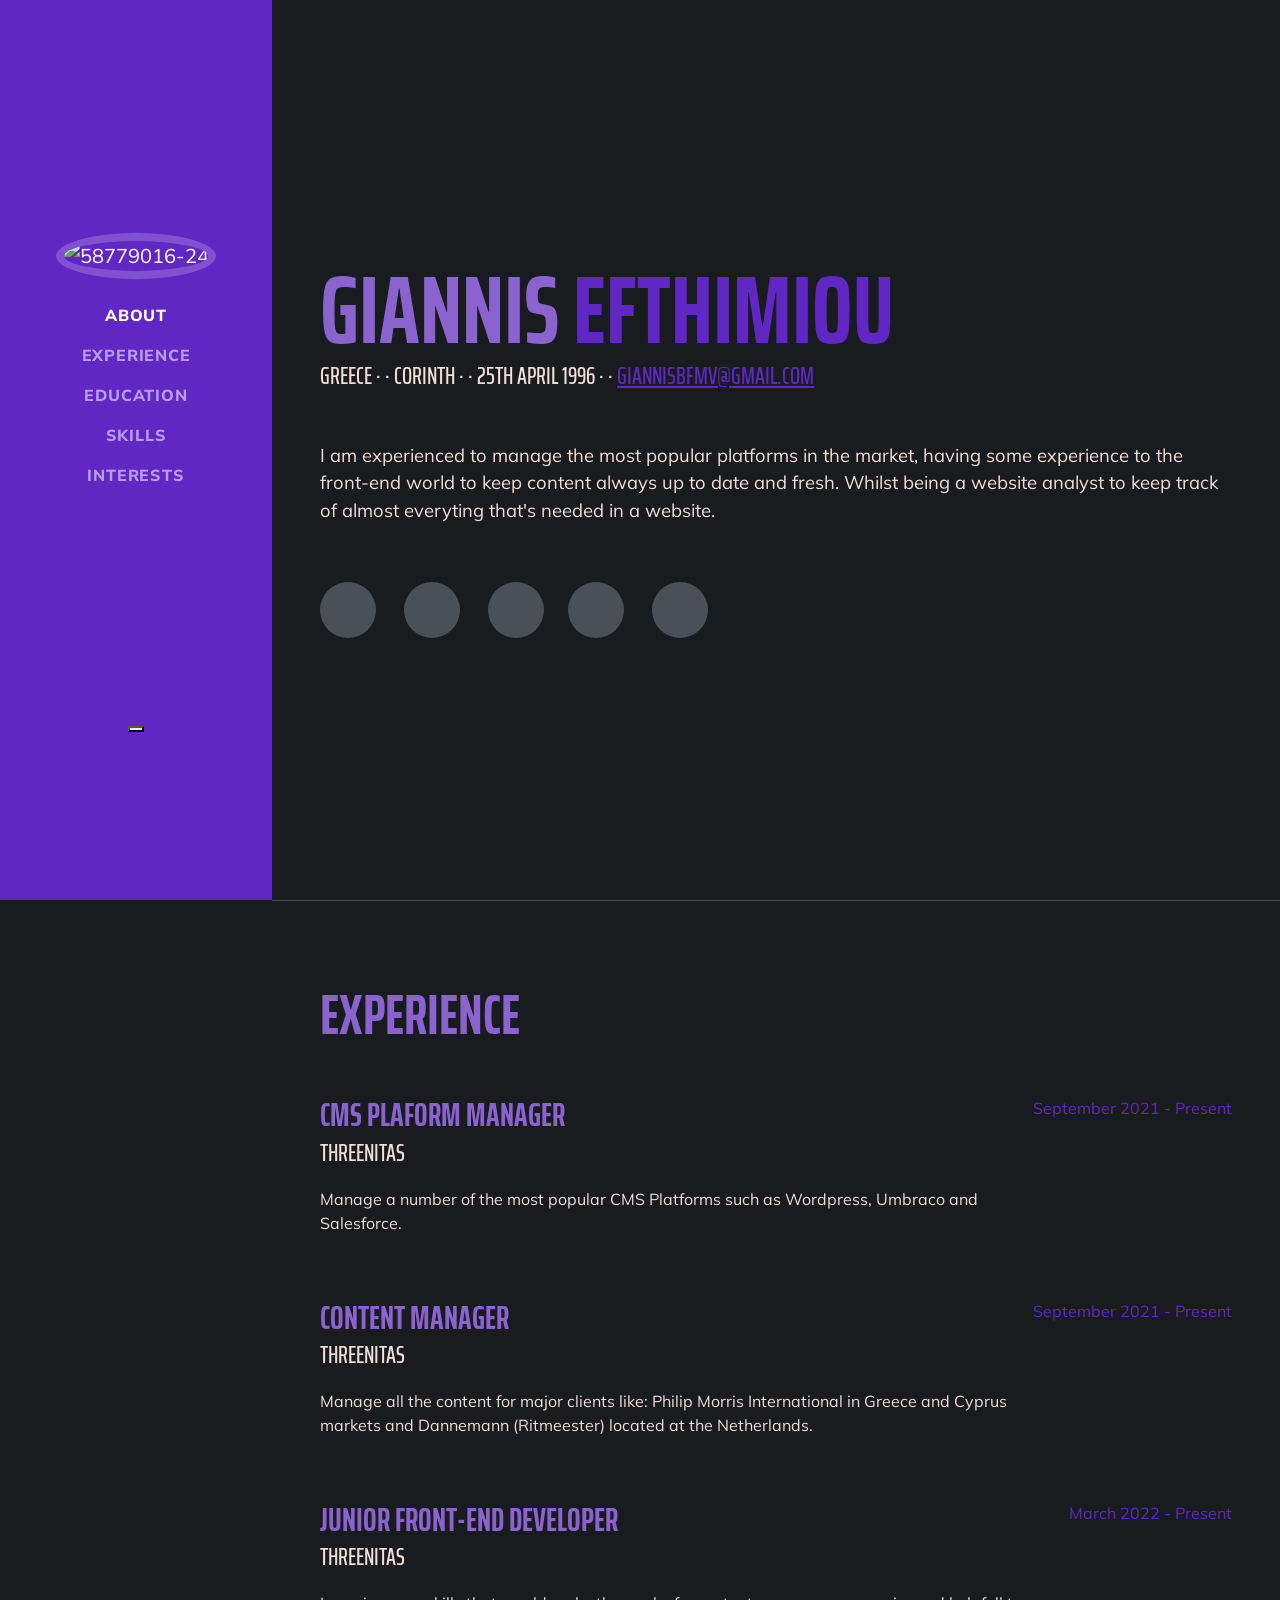
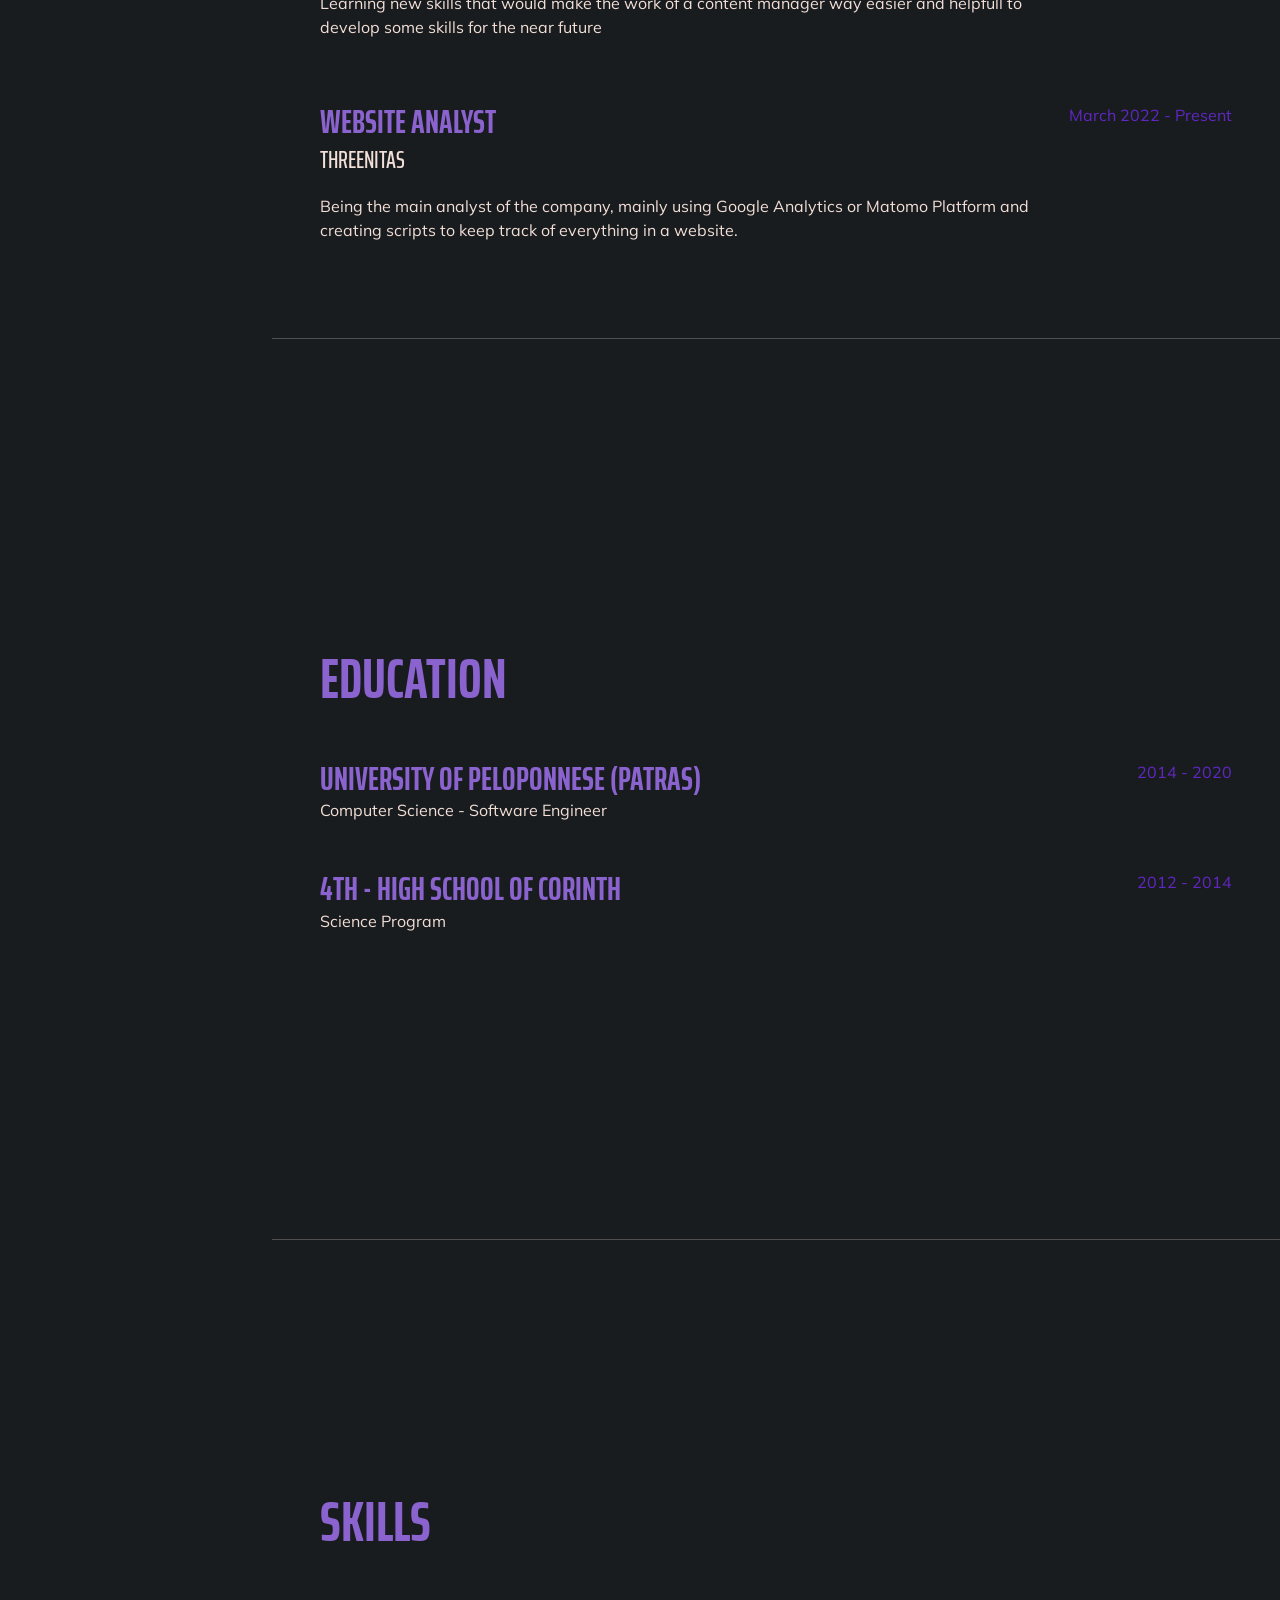
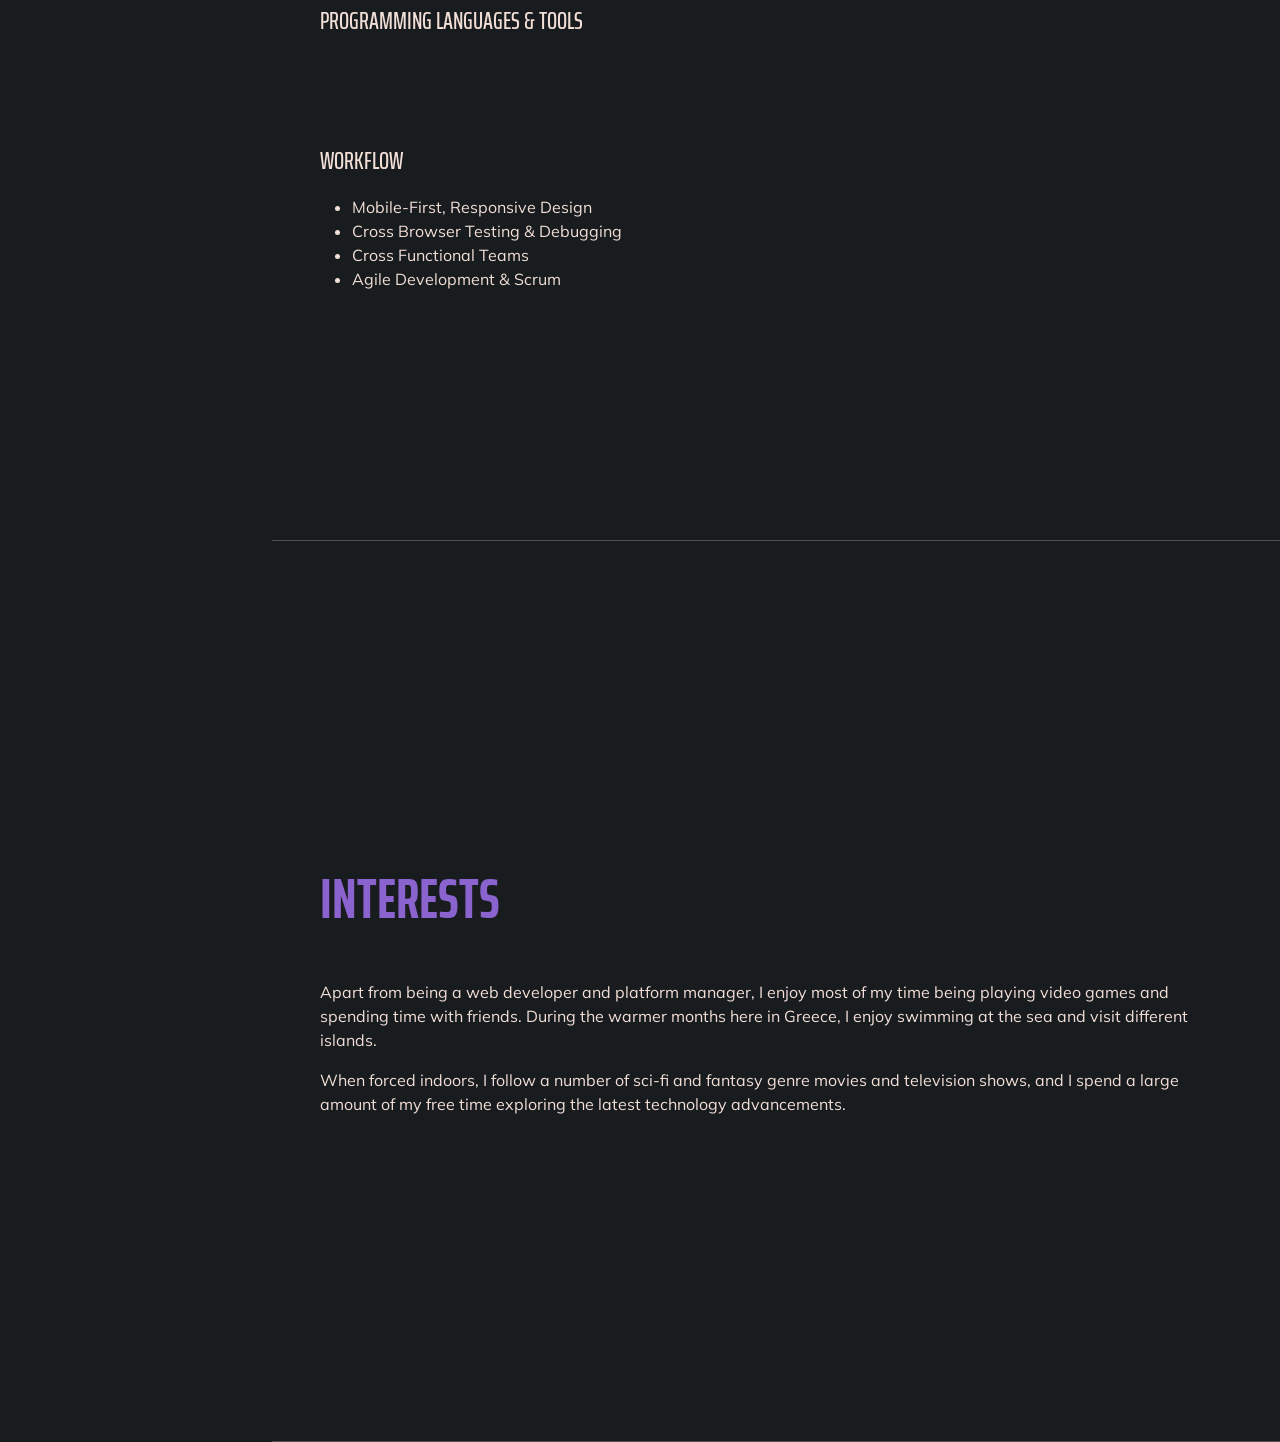
==== index.html @ 5a35aa9c "Update index.html" ====
<!DOCTYPE html>
<html lang="en">
    <head>
        <!-- Google Tag Manager -->
<script>(function(w,d,s,l,i){w[l]=w[l]||[];w[l].push({'gtm.start':
new Date().getTime(),event:'gtm.js'});var f=d.getElementsByTagName(s)[0],
j=d.createElement(s),dl=l!='dataLayer'?'&l='+l:'';j.async=true;j.src=
'https://www.googletagmanager.com/gtm.js?id='+i+dl;f.parentNode.insertBefore(j,f);
})(window,document,'script','dataLayer','GTM-5972KV6');</script>
<!-- End Google Tag Manager -->
        <meta charset="utf-8" />
        <meta name="viewport" content="width=device-width, initial-scale=1, shrink-to-fit=no" />
        <meta name="description" content="" />
        <meta name="author" content="" />
        <title>Resume - Giannis Efthimiou</title>
        <link rel="icon" type="image/x-icon" href="assets/img/favicon.ico" />
        <!-- Font Awesome icons (free version)-->
        <script src="https://use.fontawesome.com/releases/v6.1.0/js/all.js" crossorigin="anonymous"></script>
        <!-- Google fonts-->
        <link href="https://fonts.googleapis.com/css?family=Saira+Extra+Condensed:500,700" rel="stylesheet" type="text/css" />
        <link href="https://fonts.googleapis.com/css?family=Muli:400,400i,800,800i" rel="stylesheet" type="text/css" />
        <script src="https://kit.fontawesome.com/a076d05399.js" crossorigin="anonymous"></script>
        <!-- Core theme CSS (includes Bootstrap)-->
        <link href="css/styles.css" rel="stylesheet" />
    </head>
    <body id="page-top">
        <!-- Google Tag Manager (noscript) -->
<noscript><iframe src="https://www.googletagmanager.com/ns.html?id=GTM-5972KV6"
height="0" width="0" style="display:none;visibility:hidden"></iframe></noscript>
<!-- End Google Tag Manager (noscript) -->
        <div class="ATM" style="display:none;">
            <img src="assets/img/ΑΤΜ_ΚΑΤΑΣΤΗΜΑ_4863.jpg">
        </div>
        <!-- Navigation-->
        <nav class="navbar navbar-expand-lg navbar-dark bg-primary fixed-top" id="sideNav">
            <a class="navbar-brand js-scroll-trigger" href="#page-top">
                <span class="d-block d-lg-none">John Efthimiou</span>
                <span class="d-none d-lg-block">
                    <img class="img-fluid img-profile rounded-circle mx-auto mb-2"  src="https://i.ibb.co/XFNdbcv/58779016-2450191371666330-9029584912050552832-n.jpg" alt="58779016-2450191371666330-9029584912050552832-n" alt="..." />
                </span>
            </a>
            <button class="navbar-toggler" type="button" data-bs-toggle="collapse" data-bs-target="#navbarResponsive" aria-controls="navbarResponsive" aria-expanded="false" aria-label="Toggle navigation"><span class="navbar-toggler-icon"></span></button>
            <div class="collapse navbar-collapse" id="navbarResponsive">
                <ul class="navbar-nav">
                    <li class="nav-item"><a class="nav-link js-scroll-trigger" href="#about">About</a></li>
                    <li class="nav-item"><a class="nav-link js-scroll-trigger" href="#experience">Experience</a></li>
                    <li class="nav-item"><a class="nav-link js-scroll-trigger" href="#education">Education</a></li>
                    <li class="nav-item"><a class="nav-link js-scroll-trigger" href="#skills">Skills</a></li>
                    <li class="nav-item"><a class="nav-link js-scroll-trigger" href="#interests">Interests</a></li>
                </ul>
            </div>
            <a>
                <button class="dark-mode-btn fa-solid fa-moon" onclick="myFunction()"></button>
                
            </a>
        </nav>
        <!-- Page Content-->
        <!-- scroll up btn-->
        <button type="button" id="btn-back-to-top">
            <i class="fas fa-arrow-up"></i>
        </button>
        <!-- scroll up btn-->
        <div class="container-fluid p-0">
            <!-- About-->
            <section class="resume-section" id="about">
                <div class="resume-section-content">
                    <h1 class="mb-0 b">
                        Giannis
                        <span class="text-primary">Efthimiou</span>
                    </h1>
                    <div class="subheading mb-5">
                        <i class="fa-solid fa-location-dot"></i>
                        Greece · · Corinth · ·
                        <i class="fa-solid fa-cake-candles"></i>
                        25th April 1996 · ·
                        <i class="fa-solid fa-envelope"></i>
                        <a href="giannisbfmv@gmail.com"></i>giannisbfmv@gmail.com</a>
                        
                    </div>
                    <p class="lead mb-5">I am experienced to manage the most popular platforms in the market, having some experience to the front-end world to keep content always up to date and fresh. Whilst being a website analyst to keep track of almost everyting that's needed in a website. </p>
                    <div class="social-icons">
                        <!--<a class="social-icon" href="#!"><i class="fab fa-linkedin-in"></i></a> -->
                        <a class="social-icon" href="https://www.linkedin.com/in/john-efthimiou-516103243/"><i class="fa-brands fa-linkedin"></i></a>     
                        <a class="social-icon" href="https://www.facebook.com/giannis.bfmv/"><i class="fab fa-facebook-f"></i></a>                   
                        <a class="social-icon" href="https://www.instagram.com/giannis.bfmv/"><i class="fa-brands fa-instagram"></i>
                        <a class="social-icon" href="https://twitter.com/giannisBFMV"><i class="fab fa-twitter"></i></a>
                        <a class="social-icon" href="https://steamcommunity.com/id/giannisbfmv/"><i class="fa-brands fa-steam-symbol"></i></a>
                    </div>
                </div>
            </section>
            <hr class="m-0" />
            <!-- Experience-->
            <section class="resume-section" id="experience">
                <div class="resume-section-content">
                    <h2 class="mb-5">Experience</h2>
                    <div class="d-flex flex-column flex-md-row justify-content-between mb-5">
                        <div class="flex-grow-1">
                            <h3 class="mb-0">CMS Plaform Manager</h3>
                            <div class="subheading mb-3">Threenitas</div>
                            <p>Manage a number of the most popular CMS Platforms such as Wordpress, Umbraco and Salesforce.</p>
                        </div>
                        <div class="flex-shrink-0"><span class="text-primary">September 2021 - Present</span></div>
                    </div>
                    <div class="d-flex flex-column flex-md-row justify-content-between mb-5">
                        <div class="flex-grow-1">
                            <h3 class="mb-0">Content Manager</h3>
                            <div class="subheading mb-3">Threenitas</div>
                            <p>Manage all the content for major clients like: Philip Morris International in Greece and Cyprus markets and Dannemann (Ritmeester) located at the Netherlands.</p>
                        </div>
                        <div class="flex-shrink-0"><span class="text-primary">September 2021 - Present</span></div>
                    </div>
                    <div class="d-flex flex-column flex-md-row justify-content-between mb-5">
                        <div class="flex-grow-1">
                            <h3 class="mb-0">Junior Front-end Developer</h3>
                            <div class="subheading mb-3">Threenitas</div>
                            <p>Learning new skills that would make the work of a content manager way easier and helpfull to develop some skills for the near future</p>
                        </div>
                        <div class="flex-shrink-0"><span class="text-primary">March 2022 - Present</span></div>
                    </div>
                    <div class="d-flex flex-column flex-md-row justify-content-between">
                        <div class="flex-grow-1">
                            <h3 class="mb-0">Website Analyst</h3>
                            <div class="subheading mb-3">Threenitas</div>
                            <p>Being the main analyst of the company, mainly using Google Analytics or Matomo Platform and creating scripts to keep track of everything in a website.</p>
                        </div>
                        <div class="flex-shrink-0"><span class="text-primary">March 2022 - Present</span></div>
                    </div>
                </div>
            </section>
            <hr class="m-0" />
            <!-- Education-->
            <section class="resume-section" id="education">
                <div class="resume-section-content">
                    <h2 class="mb-5">Education</h2>
                    <div class="d-flex flex-column flex-md-row justify-content-between mb-5">
                        <div class="flex-grow-1">
                            <h3 class="mb-0">University of Peloponnese (Patras)</h3>
                            <div>Computer Science - Software Engineer</div>
                            
                        </div>
                        <div class="flex-shrink-0"><span class="text-primary">2014 - 2020</span></div>
                    </div>
                    <div class="d-flex flex-column flex-md-row justify-content-between">
                        <div class="flex-grow-1">
                            <h3 class="mb-0">4th - High School of Corinth</h3>
                            <div>Science Program</div>
                        </div>
                        <div class="flex-shrink-0"><span class="text-primary">2012 - 2014</span></div>
                    </div>
                </div>
            </section>
            <hr class="m-0" />
            <!-- Skills-->
            <section class="resume-section" id="skills">
                <div class="resume-section-content">
                    <h2 class="mb-5">Skills</h2>
                    <div class="subheading mb-3">Programming Languages & Tools</div>
                    <ul class="list-inline dev-icons">
                        <li class="list-inline-item"><i class="fab fa-html5"></i></li>
                        <li class="list-inline-item"><i class="fab fa-css3-alt"></i></li>
                        <li class="list-inline-item"><i class="fab fa-js-square"></i></li>
                        <li class="list-inline-item"><i class="fab fa-salesforce"></i></li>
                        <li class="list-inline-item"><i class="fa-solid fa-chart-simple"></i></li>
                        <li class="list-inline-item"><i class="fab fa-wordpress"></i></li>
                        <li class="list-inline-item"><i class="fab fa-umbraco"></i></li>
                        <li class="list-inline-item"><i class="fa-sharp fa-solid fa-building"></i></li>
                        
                        
                    </ul>
                    <div class="subheading mb-3">Workflow</div>
                    <ul class="fa-ul mb-0">
                        <li>
                            <span class="fa-li"><i class="fas fa-check"></i></span>
                            Mobile-First, Responsive Design
                        </li>
                        <li>
                            <span class="fa-li"><i class="fas fa-check"></i></span>
                            Cross Browser Testing & Debugging
                        </li>
                        <li>
                            <span class="fa-li"><i class="fas fa-check"></i></span>
                            Cross Functional Teams
                        </li>
                        <li>
                            <span class="fa-li"><i class="fas fa-check"></i></span>
                            Agile Development & Scrum
                        </li>
                    </ul>
                </div>
            </section>
            <hr class="m-0" />
            <!-- Interests-->
            <section class="resume-section" id="interests">
                <div class="resume-section-content">
                    <h2 class="mb-5">Interests</h2>
                         <div class="resume-section-icons">
                            <ul class="list-inline dev-icons">                            
                             <i class="fa-solid fa-gamepad"></i>
                             <i class="fa-solid fa-person-swimming"></i>
                             <i class="fa-solid fa-tv"></i>
                              <i class="fa-solid fa-microchip"></i>
                            </ul>
                         </div>
                    <p>Apart from being a web developer and platform manager, I enjoy most of my time being playing video games and spending time with friends. During the warmer months here in Greece, I enjoy swimming at the sea and visit different islands.</p>
                    <p class="mb-0">When forced indoors, I follow a number of sci-fi and fantasy genre movies and television shows, and I spend a large amount of my free time exploring the latest technology advancements.</p>
                </div>
            </section>
            <hr class="m-0" />
           
        <!-- Bootstrap core JS-->
        <script src="https://cdn.jsdelivr.net/npm/bootstrap@5.1.3/dist/js/bootstrap.bundle.min.js"></script>
        <!-- Core theme JS-->
        <script src="js/scripts.js"></script>
        <!--toggle dark mode-->
        <script>
            function myFunction() {
               var element = document.body;
               element.classList.toggle("dark-mode");
            }
            </script>
    </body>
</html>
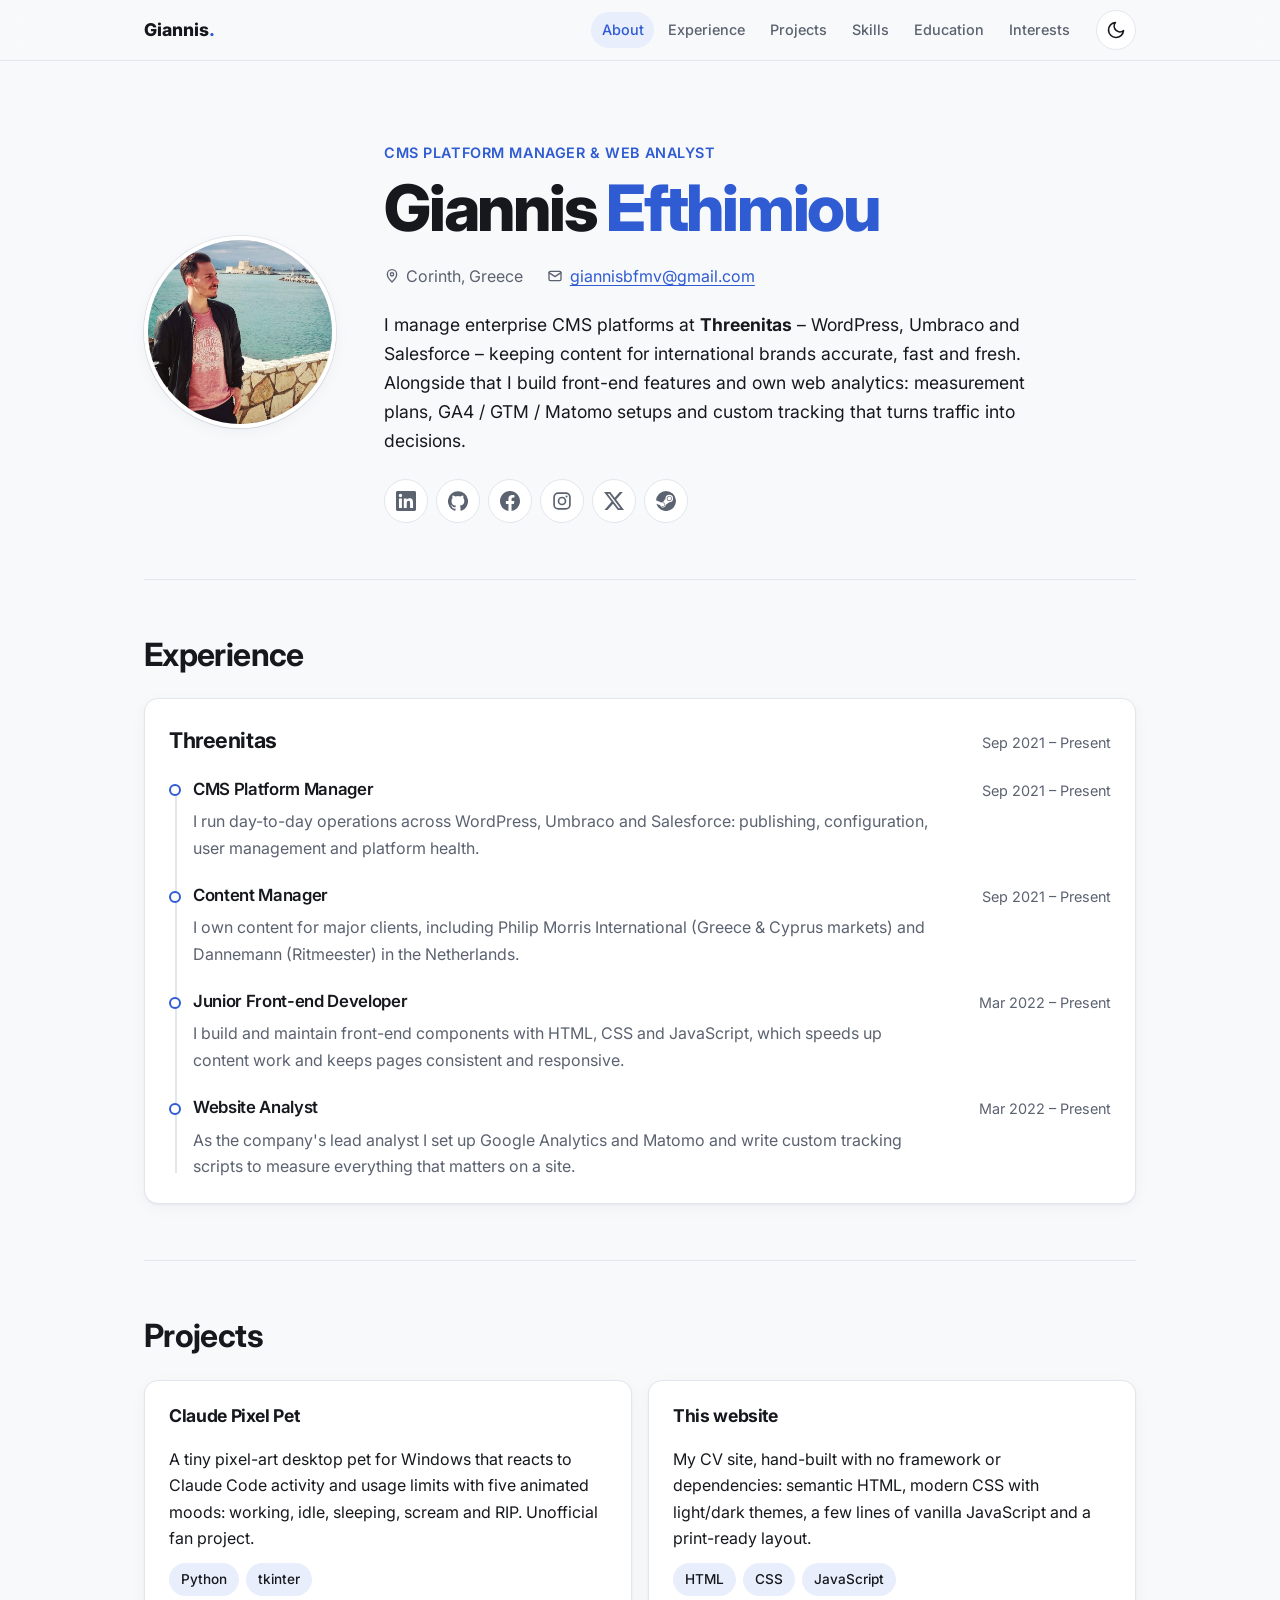
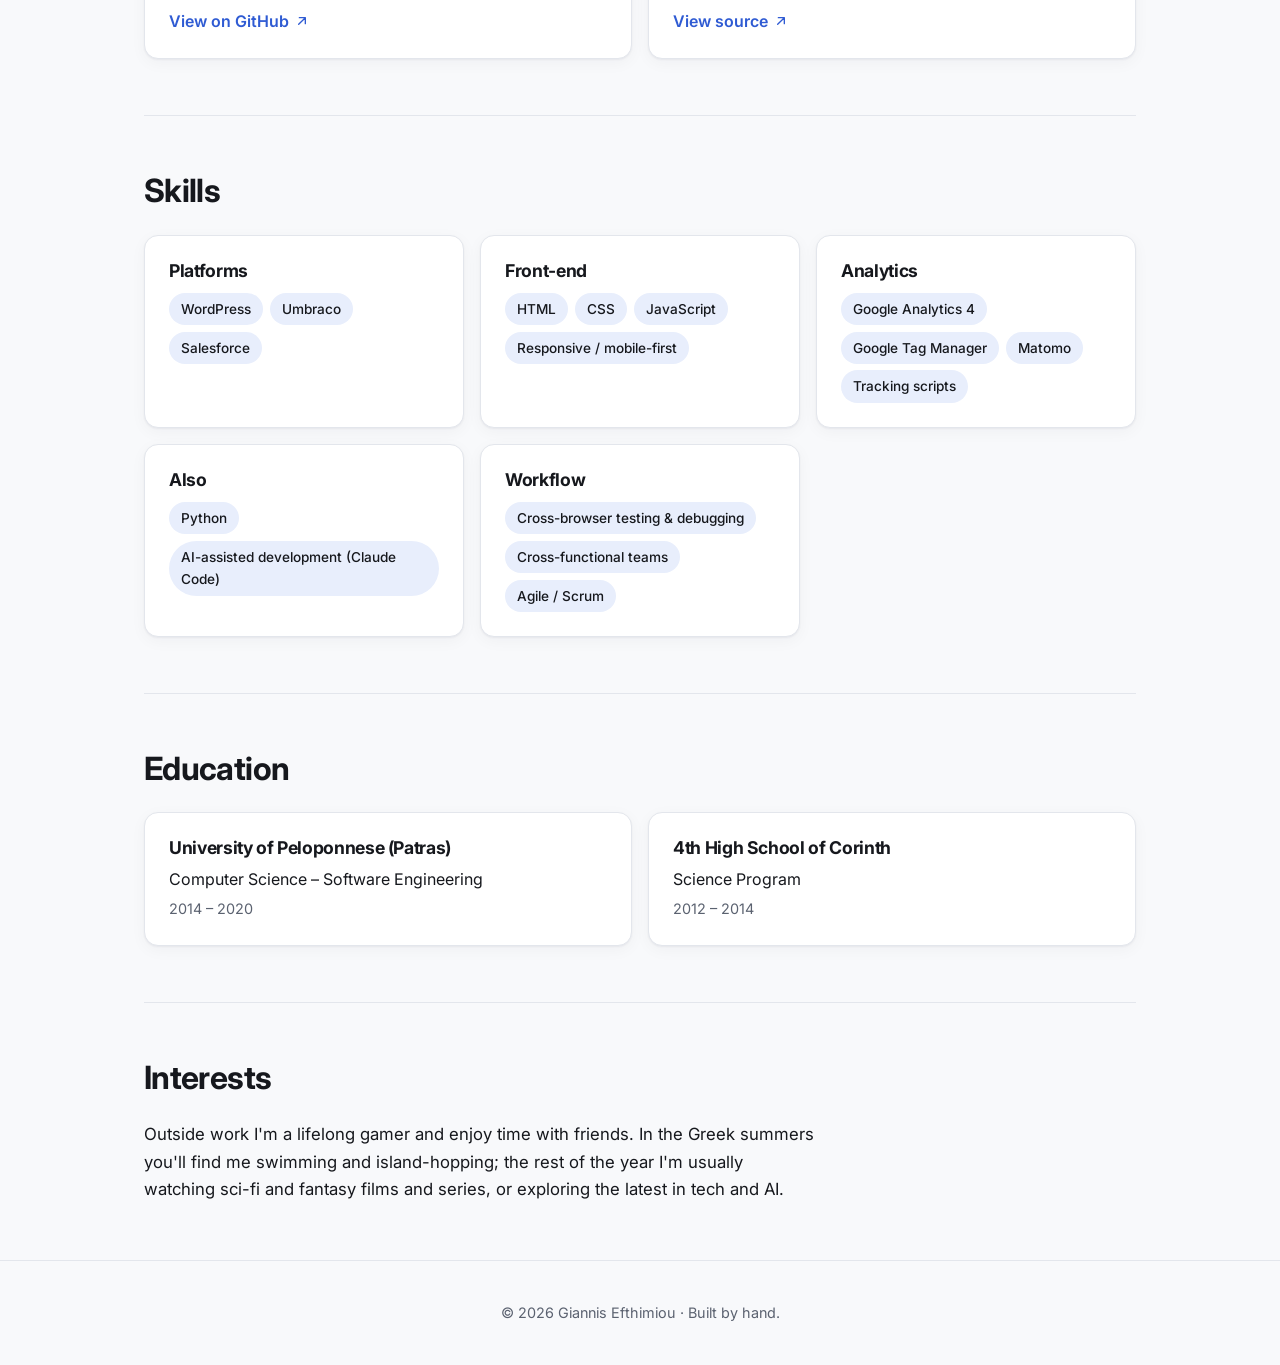
==== commit 1c2cf8d0: "Rebuild CV site with modern, dependency-free design Replace Bootstrap resume theme with hand-written" ====
--- a/index.html
+++ b/index.html
@@ -1,222 +1,228 @@
 <!DOCTYPE html>
 <html lang="en">
-    <head>
-        <!-- Google Tag Manager -->
+<head>
+<!-- Google Tag Manager -->
 <script>(function(w,d,s,l,i){w[l]=w[l]||[];w[l].push({'gtm.start':
 new Date().getTime(),event:'gtm.js'});var f=d.getElementsByTagName(s)[0],
 j=d.createElement(s),dl=l!='dataLayer'?'&l='+l:'';j.async=true;j.src=
 'https://www.googletagmanager.com/gtm.js?id='+i+dl;f.parentNode.insertBefore(j,f);
 })(window,document,'script','dataLayer','GTM-5972KV6');</script>
 <!-- End Google Tag Manager -->
-        <meta charset="utf-8" />
-        <meta name="viewport" content="width=device-width, initial-scale=1, shrink-to-fit=no" />
-        <meta name="description" content="" />
-        <meta name="author" content="" />
-        <title>Resume - Giannis Efthimiou</title>
-        <link rel="icon" type="image/x-icon" href="assets/img/favicon.ico" />
-        <!-- Font Awesome icons (free version)-->
-        <script src="https://use.fontawesome.com/releases/v6.1.0/js/all.js" crossorigin="anonymous"></script>
-        <!-- Google fonts-->
-        <link href="https://fonts.googleapis.com/css?family=Saira+Extra+Condensed:500,700" rel="stylesheet" type="text/css" />
-        <link href="https://fonts.googleapis.com/css?family=Muli:400,400i,800,800i" rel="stylesheet" type="text/css" />
-        <script src="https://kit.fontawesome.com/a076d05399.js" crossorigin="anonymous"></script>
-        <!-- Core theme CSS (includes Bootstrap)-->
-        <link href="css/styles.css" rel="stylesheet" />
-    </head>
-    <body id="page-top">
-        <!-- Google Tag Manager (noscript) -->
+<!-- Google tag (gtag.js) -->
+<script async src="https://www.googletagmanager.com/gtag/js?id=G-F8QJ674Y3Q"></script>
+<script>
+  window.dataLayer = window.dataLayer || [];
+  function gtag(){dataLayer.push(arguments);}
+  gtag('js', new Date());
+
+  gtag('config', 'G-F8QJ674Y3Q');
+</script>
+  <meta charset="utf-8">
+  <meta name="viewport" content="width=device-width, initial-scale=1">
+  <title>Giannis Efthimiou – CMS Platform Manager &amp; Web Analyst</title>
+  <meta name="description" content="Giannis Efthimiou – CMS Platform Manager and Web Analyst at Threenitas in Corinth, Greece. WordPress, Umbraco, Salesforce, Google Analytics 4, GTM and Matomo.">
+  <meta name="author" content="Giannis Efthimiou">
+  <link rel="canonical" href="https://giannisbfmv.github.io/">
+  <meta name="theme-color" content="#f8f9fb" media="(prefers-color-scheme: light)">
+  <meta name="theme-color" content="#0f1115" media="(prefers-color-scheme: dark)">
+  <meta name="color-scheme" content="light dark">
+
+  <meta property="og:type" content="profile">
+  <meta property="og:title" content="Giannis Efthimiou – CMS Platform Manager &amp; Web Analyst">
+  <meta property="og:description" content="CMS Platform Manager and Web Analyst at Threenitas. WordPress, Umbraco, Salesforce, GA4, GTM, Matomo.">
+  <meta property="og:url" content="https://giannisbfmv.github.io/">
+  <meta property="og:image" content="https://giannisbfmv.github.io/assets/img/profile_pic.jpg">
+  <meta property="og:image:alt" content="Portrait of Giannis Efthimiou">
+  <meta property="profile:first_name" content="Giannis">
+  <meta property="profile:last_name" content="Efthimiou">
+  <meta name="twitter:card" content="summary">
+  <meta name="twitter:site" content="@giannisBFMV">
+  <meta name="twitter:title" content="Giannis Efthimiou – CMS Platform Manager &amp; Web Analyst">
+  <meta name="twitter:description" content="CMS Platform Manager and Web Analyst at Threenitas.">
+  <meta name="twitter:image" content="https://giannisbfmv.github.io/assets/img/profile_pic.jpg">
+
+  <link rel="icon" type="image/x-icon" href="assets/img/favicon.ico">
+  <link rel="preconnect" href="https://fonts.googleapis.com">
+  <link rel="preconnect" href="https://fonts.gstatic.com" crossorigin>
+  <link rel="stylesheet" href="https://fonts.googleapis.com/css2?family=Inter:wght@400;500;600;700;800&amp;display=swap">
+  <link rel="stylesheet" href="css/styles.css">
+
+  <!-- Apply saved theme before first paint to avoid a flash -->
+  <script>try{var t=localStorage.getItem('theme');if(t)document.documentElement.dataset.theme=t}catch(e){}</script>
+
+  <script type="application/ld+json">
+  {
+    "@context": "https://schema.org",
+    "@type": "Person",
+    "name": "Giannis Efthimiou",
+    "url": "https://giannisbfmv.github.io/",
+    "image": "https://giannisbfmv.github.io/assets/img/profile_pic.jpg",
+    "jobTitle": "CMS Platform Manager & Web Analyst",
+    "worksFor": { "@type": "Organization", "name": "Threenitas" },
+    "alumniOf": { "@type": "CollegeOrUniversity", "name": "University of Peloponnese" },
+    "address": { "@type": "PostalAddress", "addressLocality": "Corinth", "addressCountry": "GR" },
+    "knowsAbout": ["WordPress", "Umbraco", "Salesforce", "Google Analytics 4", "Google Tag Manager", "Matomo", "Front-end development"],
+    "sameAs": [
+      "https://www.linkedin.com/in/john-efthimiou-516103243/",
+      "https://github.com/giannisBFMV",
+      "https://www.facebook.com/giannis.bfmv/",
+      "https://www.instagram.com/giannis.bfmv/",
+      "https://twitter.com/giannisBFMV",
+      "https://steamcommunity.com/id/giannisbfmv/"
+    ]
+  }
+  </script>
+</head>
+<body>
+<!-- Google Tag Manager (noscript) -->
 <noscript><iframe src="https://www.googletagmanager.com/ns.html?id=GTM-5972KV6"
 height="0" width="0" style="display:none;visibility:hidden"></iframe></noscript>
 <!-- End Google Tag Manager (noscript) -->
-        <div class="ATM" style="display:none;">
-            <img src="assets/img/ΑΤΜ_ΚΑΤΑΣΤΗΜΑ_4863.jpg">
-        </div>
-        <!-- Navigation-->
-        <nav class="navbar navbar-expand-lg navbar-dark bg-primary fixed-top" id="sideNav">
-            <a class="navbar-brand js-scroll-trigger" href="#page-top">
-                <span class="d-block d-lg-none">John Efthimiou</span>
-                <span class="d-none d-lg-block">
-                    <img class="img-fluid img-profile rounded-circle mx-auto mb-2"  src="https://i.ibb.co/XFNdbcv/58779016-2450191371666330-9029584912050552832-n.jpg" alt="58779016-2450191371666330-9029584912050552832-n" alt="..." />
-                </span>
-            </a>
-            <button class="navbar-toggler" type="button" data-bs-toggle="collapse" data-bs-target="#navbarResponsive" aria-controls="navbarResponsive" aria-expanded="false" aria-label="Toggle navigation"><span class="navbar-toggler-icon"></span></button>
-            <div class="collapse navbar-collapse" id="navbarResponsive">
-                <ul class="navbar-nav">
-                    <li class="nav-item"><a class="nav-link js-scroll-trigger" href="#about">About</a></li>
-                    <li class="nav-item"><a class="nav-link js-scroll-trigger" href="#experience">Experience</a></li>
-                    <li class="nav-item"><a class="nav-link js-scroll-trigger" href="#education">Education</a></li>
-                    <li class="nav-item"><a class="nav-link js-scroll-trigger" href="#skills">Skills</a></li>
-                    <li class="nav-item"><a class="nav-link js-scroll-trigger" href="#interests">Interests</a></li>
-                </ul>
-            </div>
-            <a>
-                <button class="dark-mode-btn fa-solid fa-moon" onclick="myFunction()"></button>
-                
-            </a>
-        </nav>
-        <!-- Page Content-->
-        <!-- scroll up btn-->
-        <button type="button" id="btn-back-to-top">
-            <i class="fas fa-arrow-up"></i>
-        </button>
-        <!-- scroll up btn-->
-        <div class="container-fluid p-0">
-            <!-- About-->
-            <section class="resume-section" id="about">
-                <div class="resume-section-content">
-                    <h1 class="mb-0 b">
-                        Giannis
-                        <span class="text-primary">Efthimiou</span>
-                    </h1>
-                    <div class="subheading mb-5">
-                        <i class="fa-solid fa-location-dot"></i>
-                        Greece · · Corinth · ·
-                        <i class="fa-solid fa-cake-candles"></i>
-                        25th April 1996 · ·
-                        <i class="fa-solid fa-envelope"></i>
-                        <a href="giannisbfmv@gmail.com"></i>giannisbfmv@gmail.com</a>
-                        
-                    </div>
-                    <p class="lead mb-5">I am experienced to manage the most popular platforms in the market, having some experience to the front-end world to keep content always up to date and fresh. Whilst being a website analyst to keep track of almost everyting that's needed in a website. </p>
-                    <div class="social-icons">
-                        <!--<a class="social-icon" href="#!"><i class="fab fa-linkedin-in"></i></a> -->
-                        <a class="social-icon" href="https://www.linkedin.com/in/john-efthimiou-516103243/"><i class="fa-brands fa-linkedin"></i></a>     
-                        <a class="social-icon" href="https://www.facebook.com/giannis.bfmv/"><i class="fab fa-facebook-f"></i></a>                   
-                        <a class="social-icon" href="https://www.instagram.com/giannis.bfmv/"><i class="fa-brands fa-instagram"></i>
-                        <a class="social-icon" href="https://twitter.com/giannisBFMV"><i class="fab fa-twitter"></i></a>
-                        <a class="social-icon" href="https://steamcommunity.com/id/giannisbfmv/"><i class="fa-brands fa-steam-symbol"></i></a>
-                    </div>
-                </div>
-            </section>
-            <hr class="m-0" />
-            <!-- Experience-->
-            <section class="resume-section" id="experience">
-                <div class="resume-section-content">
-                    <h2 class="mb-5">Experience</h2>
-                    <div class="d-flex flex-column flex-md-row justify-content-between mb-5">
-                        <div class="flex-grow-1">
-                            <h3 class="mb-0">CMS Plaform Manager</h3>
-                            <div class="subheading mb-3">Threenitas</div>
-                            <p>Manage a number of the most popular CMS Platforms such as Wordpress, Umbraco and Salesforce.</p>
-                        </div>
-                        <div class="flex-shrink-0"><span class="text-primary">September 2021 - Present</span></div>
-                    </div>
-                    <div class="d-flex flex-column flex-md-row justify-content-between mb-5">
-                        <div class="flex-grow-1">
-                            <h3 class="mb-0">Content Manager</h3>
-                            <div class="subheading mb-3">Threenitas</div>
-                            <p>Manage all the content for major clients like: Philip Morris International in Greece and Cyprus markets and Dannemann (Ritmeester) located at the Netherlands.</p>
-                        </div>
-                        <div class="flex-shrink-0"><span class="text-primary">September 2021 - Present</span></div>
-                    </div>
-                    <div class="d-flex flex-column flex-md-row justify-content-between mb-5">
-                        <div class="flex-grow-1">
-                            <h3 class="mb-0">Junior Front-end Developer</h3>
-                            <div class="subheading mb-3">Threenitas</div>
-                            <p>Learning new skills that would make the work of a content manager way easier and helpfull to develop some skills for the near future</p>
-                        </div>
-                        <div class="flex-shrink-0"><span class="text-primary">March 2022 - Present</span></div>
-                    </div>
-                    <div class="d-flex flex-column flex-md-row justify-content-between">
-                        <div class="flex-grow-1">
-                            <h3 class="mb-0">Website Analyst</h3>
-                            <div class="subheading mb-3">Threenitas</div>
-                            <p>Being the main analyst of the company, mainly using Google Analytics or Matomo Platform and creating scripts to keep track of everything in a website.</p>
-                        </div>
-                        <div class="flex-shrink-0"><span class="text-primary">March 2022 - Present</span></div>
-                    </div>
-                </div>
-            </section>
-            <hr class="m-0" />
-            <!-- Education-->
-            <section class="resume-section" id="education">
-                <div class="resume-section-content">
-                    <h2 class="mb-5">Education</h2>
-                    <div class="d-flex flex-column flex-md-row justify-content-between mb-5">
-                        <div class="flex-grow-1">
-                            <h3 class="mb-0">University of Peloponnese (Patras)</h3>
-                            <div>Computer Science - Software Engineer</div>
-                            
-                        </div>
-                        <div class="flex-shrink-0"><span class="text-primary">2014 - 2020</span></div>
-                    </div>
-                    <div class="d-flex flex-column flex-md-row justify-content-between">
-                        <div class="flex-grow-1">
-                            <h3 class="mb-0">4th - High School of Corinth</h3>
-                            <div>Science Program</div>
-                        </div>
-                        <div class="flex-shrink-0"><span class="text-primary">2012 - 2014</span></div>
-                    </div>
-                </div>
-            </section>
-            <hr class="m-0" />
-            <!-- Skills-->
-            <section class="resume-section" id="skills">
-                <div class="resume-section-content">
-                    <h2 class="mb-5">Skills</h2>
-                    <div class="subheading mb-3">Programming Languages & Tools</div>
-                    <ul class="list-inline dev-icons">
-                        <li class="list-inline-item"><i class="fab fa-html5"></i></li>
-                        <li class="list-inline-item"><i class="fab fa-css3-alt"></i></li>
-                        <li class="list-inline-item"><i class="fab fa-js-square"></i></li>
-                        <li class="list-inline-item"><i class="fab fa-salesforce"></i></li>
-                        <li class="list-inline-item"><i class="fa-solid fa-chart-simple"></i></li>
-                        <li class="list-inline-item"><i class="fab fa-wordpress"></i></li>
-                        <li class="list-inline-item"><i class="fab fa-umbraco"></i></li>
-                        <li class="list-inline-item"><i class="fa-sharp fa-solid fa-building"></i></li>
-                        
-                        
-                    </ul>
-                    <div class="subheading mb-3">Workflow</div>
-                    <ul class="fa-ul mb-0">
-                        <li>
-                            <span class="fa-li"><i class="fas fa-check"></i></span>
-                            Mobile-First, Responsive Design
-                        </li>
-                        <li>
-                            <span class="fa-li"><i class="fas fa-check"></i></span>
-                            Cross Browser Testing & Debugging
-                        </li>
-                        <li>
-                            <span class="fa-li"><i class="fas fa-check"></i></span>
-                            Cross Functional Teams
-                        </li>
-                        <li>
-                            <span class="fa-li"><i class="fas fa-check"></i></span>
-                            Agile Development & Scrum
-                        </li>
-                    </ul>
-                </div>
-            </section>
-            <hr class="m-0" />
-            <!-- Interests-->
-            <section class="resume-section" id="interests">
-                <div class="resume-section-content">
-                    <h2 class="mb-5">Interests</h2>
-                         <div class="resume-section-icons">
-                            <ul class="list-inline dev-icons">                            
-                             <i class="fa-solid fa-gamepad"></i>
-                             <i class="fa-solid fa-person-swimming"></i>
-                             <i class="fa-solid fa-tv"></i>
-                              <i class="fa-solid fa-microchip"></i>
-                            </ul>
-                         </div>
-                    <p>Apart from being a web developer and platform manager, I enjoy most of my time being playing video games and spending time with friends. During the warmer months here in Greece, I enjoy swimming at the sea and visit different islands.</p>
-                    <p class="mb-0">When forced indoors, I follow a number of sci-fi and fantasy genre movies and television shows, and I spend a large amount of my free time exploring the latest technology advancements.</p>
-                </div>
-            </section>
-            <hr class="m-0" />
-           
-        <!-- Bootstrap core JS-->
-        <script src="https://cdn.jsdelivr.net/npm/bootstrap@5.1.3/dist/js/bootstrap.bundle.min.js"></script>
-        <!-- Core theme JS-->
-        <script src="js/scripts.js"></script>
-        <!--toggle dark mode-->
-        <script>
-            function myFunction() {
-               var element = document.body;
-               element.classList.toggle("dark-mode");
-            }
-            </script>
-    </body>
+
+<a class="skip-link" href="#main">Skip to content</a>
+
+<svg width="0" height="0" style="position:absolute" aria-hidden="true">
+  <symbol id="i-pin" viewBox="0 0 24 24"><path fill="none" stroke="currentColor" stroke-width="2" stroke-linecap="round" stroke-linejoin="round" d="M12 21s-7-6.2-7-11.5A7 7 0 0 1 19 9.5C19 14.8 12 21 12 21Z"/><circle cx="12" cy="9.5" r="2.5" fill="none" stroke="currentColor" stroke-width="2"/></symbol>
+  <symbol id="i-mail" viewBox="0 0 24 24"><rect x="3" y="5" width="18" height="14" rx="2" fill="none" stroke="currentColor" stroke-width="2"/><path d="m3 7 9 6 9-6" fill="none" stroke="currentColor" stroke-width="2" stroke-linecap="round" stroke-linejoin="round"/></symbol>
+  <symbol id="i-arrow" viewBox="0 0 24 24"><path d="M7 17 17 7M8 7h9v9" fill="none" stroke="currentColor" stroke-width="2" stroke-linecap="round" stroke-linejoin="round"/></symbol>
+  <symbol id="i-linkedin" viewBox="0 0 24 24"><path fill="currentColor" d="M20.45 20.45h-3.56v-5.57c0-1.33-.02-3.04-1.85-3.04-1.85 0-2.14 1.45-2.14 2.94v5.67H9.35V9h3.41v1.56h.05c.48-.9 1.64-1.85 3.37-1.85 3.6 0 4.27 2.37 4.27 5.46v6.28ZM5.34 7.43a2.06 2.06 0 1 1 0-4.13 2.06 2.06 0 0 1 0 4.13ZM7.12 20.45H3.56V9h3.56v11.45ZM22.22 0H1.77C.79 0 0 .77 0 1.73v20.54C0 23.23.79 24 1.77 24h20.45c.98 0 1.78-.77 1.78-1.73V1.73C24 .77 23.2 0 22.22 0Z"/></symbol>
+  <symbol id="i-github" viewBox="0 0 24 24"><path fill="currentColor" d="M12 .3a12 12 0 0 0-3.8 23.4c.6.1.8-.3.8-.6v-2c-3.3.7-4-1.6-4-1.6-.6-1.4-1.4-1.8-1.4-1.8-1-.7.1-.7.1-.7 1.2.1 1.8 1.2 1.8 1.2 1 1.8 2.8 1.3 3.5 1 0-.8.4-1.3.7-1.6-2.7-.3-5.5-1.3-5.5-6 0-1.2.5-2.3 1.3-3.1-.2-.4-.6-1.6 0-3.2 0 0 1-.3 3.4 1.2a11.5 11.5 0 0 1 6 0c2.3-1.5 3.3-1.2 3.3-1.2.6 1.6.2 2.8.1 3.2.8.8 1.3 1.9 1.3 3.2 0 4.6-2.8 5.6-5.5 5.9.5.4.9 1 .9 2.2v3.3c0 .3.1.7.8.6A12 12 0 0 0 12 .3"/></symbol>
+  <symbol id="i-facebook" viewBox="0 0 24 24"><path fill="currentColor" d="M24 12.07C24 5.4 18.63 0 12 0S0 5.4 0 12.07C0 18.1 4.39 23.1 10.13 24v-8.44H7.08v-3.49h3.04V9.41c0-3.02 1.8-4.7 4.54-4.7 1.31 0 2.68.24 2.68.24v2.97h-1.5c-1.5 0-1.96.93-1.96 1.89v2.26h3.32l-.53 3.5h-2.8V24C19.62 23.1 24 18.1 24 12.07Z"/></symbol>
+  <symbol id="i-instagram" viewBox="0 0 24 24"><rect x="2.5" y="2.5" width="19" height="19" rx="5" fill="none" stroke="currentColor" stroke-width="2"/><circle cx="12" cy="12" r="4.2" fill="none" stroke="currentColor" stroke-width="2"/><circle cx="17.5" cy="6.5" r="1.2" fill="currentColor"/></symbol>
+  <symbol id="i-x" viewBox="0 0 24 24"><path fill="currentColor" d="M18.9 1.15h3.68l-8.04 9.19L24 22.85h-7.4l-5.8-7.58-6.64 7.58H.48l8.6-9.83L0 1.15h7.59l5.24 6.93 6.07-6.93Zm-1.29 19.5h2.04L6.48 3.24H4.3l13.31 17.41Z"/></symbol>
+  <symbol id="i-steam" viewBox="0 0 24 24"><path fill="currentColor" d="M11.98 0A12 12 0 0 0 .04 11.05l6.42 2.66a3.4 3.4 0 0 1 1.92-.59h.19l2.86-4.14v-.06a4.53 4.53 0 1 1 4.53 4.53h-.1l-4.07 2.91v.16a3.4 3.4 0 0 1-6.73.68L.43 15.33A12 12 0 1 0 11.98 0ZM7.54 18.21l-1.47-.61a2.55 2.55 0 1 0 1.4-3.48l1.52.63a1.88 1.88 0 1 1-1.45 3.46Zm11.41-9.3a3.02 3.02 0 1 0-6.04 0 3.02 3.02 0 0 0 6.04 0Zm-5.28-.01a2.27 2.27 0 1 1 4.54 0 2.27 2.27 0 0 1-4.54 0Z"/></symbol>
+  <symbol id="i-moon" viewBox="0 0 24 24"><path d="M21 12.8A9 9 0 1 1 11.2 3a7 7 0 0 0 9.8 9.8Z" fill="none" stroke="currentColor" stroke-width="2" stroke-linecap="round" stroke-linejoin="round"/></symbol>
+  <symbol id="i-sun" viewBox="0 0 24 24"><g fill="none" stroke="currentColor" stroke-width="2" stroke-linecap="round"><circle cx="12" cy="12" r="4"/><path d="M12 2v2M12 20v2M4.9 4.9l1.4 1.4M17.7 17.7l1.4 1.4M2 12h2M20 12h2M4.9 19.1l1.4-1.4M17.7 6.3l1.4-1.4"/></g></symbol>
+  <symbol id="i-up" viewBox="0 0 24 24"><path d="M12 19V5M5 12l7-7 7 7" fill="none" stroke="currentColor" stroke-width="2" stroke-linecap="round" stroke-linejoin="round"/></symbol>
+</svg>
+
+<header class="site-header">
+  <nav class="nav" aria-label="Primary">
+    <a class="brand" href="#about">Giannis<span>.</span></a>
+    <ul class="nav-links">
+      <li><a href="#about">About</a></li>
+      <li><a href="#experience">Experience</a></li>
+      <li><a href="#projects">Projects</a></li>
+      <li><a href="#skills">Skills</a></li>
+      <li><a href="#education">Education</a></li>
+      <li><a href="#interests">Interests</a></li>
+    </ul>
+    <button class="icon-btn theme-toggle" type="button" aria-label="Toggle dark mode">
+      <svg class="when-light" width="20" height="20" aria-hidden="true"><use href="#i-moon"/></svg>
+      <svg class="when-dark" width="20" height="20" aria-hidden="true"><use href="#i-sun"/></svg>
+    </button>
+  </nav>
+</header>
+
+<main id="main">
+  <section id="about" class="hero">
+    <img class="avatar" src="assets/img/profile_pic.jpg" width="815" height="712" alt="Portrait of Giannis Efthimiou" fetchpriority="high" decoding="async">
+    <div>
+      <p class="eyebrow">CMS Platform Manager &amp; Web Analyst</p>
+      <h1>Giannis <span class="accent">Efthimiou</span></h1>
+      <ul class="meta">
+        <li><svg width="16" height="16" aria-hidden="true"><use href="#i-pin"/></svg> Corinth, Greece</li>
+        <li><svg width="16" height="16" aria-hidden="true"><use href="#i-mail"/></svg> <a href="mailto:giannisbfmv@gmail.com">giannisbfmv@gmail.com</a></li>
+      </ul>
+      <p class="lead">I manage enterprise CMS platforms at <strong>Threenitas</strong> – WordPress, Umbraco and Salesforce – keeping content for international brands accurate, fast and fresh. Alongside that I build front-end features and own web analytics: measurement plans, GA4 / GTM / Matomo setups and custom tracking that turns traffic into decisions.</p>
+      <ul class="socials">
+        <li><a href="https://www.linkedin.com/in/john-efthimiou-516103243/" aria-label="LinkedIn" rel="me noopener" target="_blank"><svg width="20" height="20" aria-hidden="true"><use href="#i-linkedin"/></svg></a></li>
+        <li><a href="https://github.com/giannisBFMV" aria-label="GitHub" rel="me noopener" target="_blank"><svg width="20" height="20" aria-hidden="true"><use href="#i-github"/></svg></a></li>
+        <li><a href="https://www.facebook.com/giannis.bfmv/" aria-label="Facebook" rel="me noopener" target="_blank"><svg width="20" height="20" aria-hidden="true"><use href="#i-facebook"/></svg></a></li>
+        <li><a href="https://www.instagram.com/giannis.bfmv/" aria-label="Instagram" rel="me noopener" target="_blank"><svg width="20" height="20" aria-hidden="true"><use href="#i-instagram"/></svg></a></li>
+        <li><a href="https://twitter.com/giannisBFMV" aria-label="X" rel="me noopener" target="_blank"><svg width="20" height="20" aria-hidden="true"><use href="#i-x"/></svg></a></li>
+        <li><a href="https://steamcommunity.com/id/giannisbfmv/" aria-label="Steam" rel="me noopener" target="_blank"><svg width="20" height="20" aria-hidden="true"><use href="#i-steam"/></svg></a></li>
+      </ul>
+    </div>
+  </section>
+
+  <section id="experience" aria-labelledby="experience-h">
+    <h2 id="experience-h">Experience</h2>
+    <article class="card company reveal">
+      <header class="company-head">
+        <h3>Threenitas</h3>
+        <p class="muted">Sep 2021 – Present</p>
+      </header>
+      <ol class="timeline">
+        <li>
+          <div class="role-head"><h4>CMS Platform Manager</h4><time>Sep 2021 – Present</time></div>
+          <p>I run day-to-day operations across WordPress, Umbraco and Salesforce: publishing, configuration, user management and platform health.</p>
+        </li>
+        <li>
+          <div class="role-head"><h4>Content Manager</h4><time>Sep 2021 – Present</time></div>
+          <p>I own content for major clients, including Philip Morris International (Greece &amp; Cyprus markets) and Dannemann (Ritmeester) in the Netherlands.</p>
+        </li>
+        <li>
+          <div class="role-head"><h4>Junior Front-end Developer</h4><time>Mar 2022 – Present</time></div>
+          <p>I build and maintain front-end components with HTML, CSS and JavaScript, which speeds up content work and keeps pages consistent and responsive.</p>
+        </li>
+        <li>
+          <div class="role-head"><h4>Website Analyst</h4><time>Mar 2022 – Present</time></div>
+          <p>As the company's lead analyst I set up Google Analytics and Matomo and write custom tracking scripts to measure everything that matters on a site.</p>
+        </li>
+      </ol>
+    </article>
+  </section>
+
+  <section id="projects" aria-labelledby="projects-h">
+    <h2 id="projects-h">Projects</h2>
+    <div class="grid">
+      <article class="card project reveal">
+        <h3>Claude Pixel Pet</h3>
+        <p>A tiny pixel-art desktop pet for Windows that reacts to Claude Code activity and usage limits with five animated moods: working, idle, sleeping, scream and RIP. Unofficial fan project.</p>
+        <ul class="chips"><li>Python</li><li>tkinter</li></ul>
+        <a class="link" href="https://github.com/giannisBFMV/claude-pixel-pet" target="_blank" rel="noopener">View on GitHub <svg width="16" height="16" aria-hidden="true"><use href="#i-arrow"/></svg></a>
+      </article>
+      <article class="card project reveal">
+        <h3>This website</h3>
+        <p>My CV site, hand-built with no framework or dependencies: semantic HTML, modern CSS with light/dark themes, a few lines of vanilla JavaScript and a print-ready layout.</p>
+        <ul class="chips"><li>HTML</li><li>CSS</li><li>JavaScript</li></ul>
+        <a class="link" href="https://github.com/giannisBFMV/giannisBFMV.github.io" target="_blank" rel="noopener">View source <svg width="16" height="16" aria-hidden="true"><use href="#i-arrow"/></svg></a>
+      </article>
+    </div>
+  </section>
+
+  <section id="skills" aria-labelledby="skills-h">
+    <h2 id="skills-h">Skills</h2>
+    <div class="grid skills">
+      <div class="card reveal"><h3>Platforms</h3><ul class="chips"><li>WordPress</li><li>Umbraco</li><li>Salesforce</li></ul></div>
+      <div class="card reveal"><h3>Front-end</h3><ul class="chips"><li>HTML</li><li>CSS</li><li>JavaScript</li><li>Responsive / mobile-first</li></ul></div>
+      <div class="card reveal"><h3>Analytics</h3><ul class="chips"><li>Google Analytics 4</li><li>Google Tag Manager</li><li>Matomo</li><li>Tracking scripts</li></ul></div>
+      <div class="card reveal"><h3>Also</h3><ul class="chips"><li>Python</li><li>AI-assisted development (Claude Code)</li></ul></div>
+      <div class="card reveal"><h3>Workflow</h3><ul class="chips"><li>Cross-browser testing &amp; debugging</li><li>Cross-functional teams</li><li>Agile / Scrum</li></ul></div>
+    </div>
+  </section>
+
+  <section id="education" aria-labelledby="education-h">
+    <h2 id="education-h">Education</h2>
+    <div class="grid">
+      <article class="card reveal">
+        <h3>University of Peloponnese (Patras)</h3>
+        <p>Computer Science – Software Engineering</p>
+        <p class="muted"><time>2014</time> – <time>2020</time></p>
+      </article>
+      <article class="card reveal">
+        <h3>4th High School of Corinth</h3>
+        <p>Science Program</p>
+        <p class="muted"><time>2012</time> – <time>2014</time></p>
+      </article>
+    </div>
+  </section>
+
+  <section id="interests" aria-labelledby="interests-h">
+    <h2 id="interests-h">Interests</h2>
+    <p class="prose reveal">Outside work I'm a lifelong gamer and enjoy time with friends. In the Greek summers you'll find me swimming and island-hopping; the rest of the year I'm usually watching sci-fi and fantasy films and series, or exploring the latest in tech and AI.</p>
+  </section>
+</main>
+
+<footer class="site-footer">
+  <p>&copy; <span id="year">2026</span> Giannis Efthimiou · Built by hand.</p>
+</footer>
+
+<button class="icon-btn to-top" type="button" aria-label="Back to top" hidden>
+  <svg width="20" height="20" aria-hidden="true"><use href="#i-up"/></svg>
+</button>
+
+<script src="js/scripts.js" defer></script>
+</body>
 </html>
--- a/css/styles.css
+++ b/css/styles.css
@@ -0,0 +1,210 @@
+/* Theme tokens: light default, dark via system preference or [data-theme] toggle */
+:root {
+  --bg: #f8f9fb;
+  --surface: #ffffff;
+  --text: #16181d;
+  --muted: #5b6270;
+  --border: #e3e6ec;
+  --accent: #2f5bd3;
+  --accent-soft: #e8eefc;
+  --shadow: 0 1px 2px rgb(16 24 40 / .05), 0 4px 16px rgb(16 24 40 / .04);
+  --radius: 14px;
+  --max: 64rem;
+  --nav-h: 3.75rem;
+  color-scheme: light;
+}
+@media (prefers-color-scheme: dark) {
+  :root:not([data-theme="light"]) {
+    --bg: #0f1115; --surface: #171a21; --text: #e8eaef; --muted: #a0a7b4;
+    --border: #262a33; --accent: #8aa8ff; --accent-soft: #1d2640;
+    --shadow: none; color-scheme: dark;
+  }
+}
+:root[data-theme="dark"] {
+  --bg: #0f1115; --surface: #171a21; --text: #e8eaef; --muted: #a0a7b4;
+  --border: #262a33; --accent: #8aa8ff; --accent-soft: #1d2640;
+  --shadow: none; color-scheme: dark;
+}
+
+*, *::before, *::after { box-sizing: border-box; }
+html { scroll-behavior: smooth; scroll-padding-top: calc(var(--nav-h) + 1rem); -webkit-text-size-adjust: 100%; }
+body {
+  margin: 0;
+  background: var(--bg);
+  color: var(--text);
+  font: 400 1rem/1.65 "Inter", system-ui, -apple-system, "Segoe UI", sans-serif;
+  -webkit-font-smoothing: antialiased;
+}
+img, svg { display: block; max-width: 100%; }
+h1, h2, h3, h4 { line-height: 1.2; margin: 0; letter-spacing: -.02em; }
+p { margin: 0; }
+ul, ol { margin: 0; padding: 0; list-style: none; }
+a { color: var(--accent); text-underline-offset: .2em; }
+:focus-visible { outline: 2px solid var(--accent); outline-offset: 3px; border-radius: 4px; }
+
+.skip-link {
+  position: absolute; left: 1rem; top: -4rem; z-index: 100;
+  background: var(--accent); color: #fff; padding: .6rem 1rem; border-radius: 8px;
+  &:focus { top: 1rem; }
+}
+
+/* Nav */
+.site-header {
+  position: sticky; top: 0; z-index: 50;
+  background: color-mix(in srgb, var(--bg) 82%, transparent);
+  backdrop-filter: saturate(180%) blur(12px);
+  border-bottom: 1px solid var(--border);
+}
+.nav {
+  max-width: var(--max); margin: 0 auto; height: var(--nav-h);
+  display: flex; align-items: center; gap: 1rem; padding: 0 1rem;
+}
+.brand { font-weight: 800; font-size: 1.1rem; color: var(--text); text-decoration: none; span { color: var(--accent); } }
+.nav-links {
+  display: flex; gap: .25rem; margin-left: auto; overflow-x: auto; scrollbar-width: none;
+  a {
+    display: block; padding: .4rem .65rem; border-radius: 999px; font-size: .9rem; font-weight: 500;
+    color: var(--muted); text-decoration: none; white-space: nowrap;
+    &:hover { color: var(--text); }
+    &[aria-current="true"] { color: var(--accent); background: var(--accent-soft); }
+  }
+}
+/* On narrow screens show links as a scrollable strip below the bar */
+@media (max-width: 47.99rem) {
+  .nav { flex-wrap: wrap; height: auto; padding-block: .6rem; row-gap: .4rem; }
+  .theme-toggle { margin-left: auto; }
+  .nav-links { order: 3; width: 100%; margin: 0 -.25rem; }
+  html { scroll-padding-top: 6.5rem; }
+}
+
+.icon-btn {
+  display: inline-grid; place-items: center; width: 2.5rem; height: 2.5rem; flex: none;
+  border: 1px solid var(--border); border-radius: 999px; background: var(--surface);
+  color: var(--text); cursor: pointer;
+  &:hover { border-color: var(--accent); color: var(--accent); }
+}
+.when-dark { display: none; }
+:root[data-theme="dark"] { .when-dark { display: block; } .when-light { display: none; } }
+@media (prefers-color-scheme: dark) {
+  :root:not([data-theme="light"]) { .when-dark { display: block; } .when-light { display: none; } }
+}
+
+/* Layout */
+main { max-width: var(--max); margin: 0 auto; padding: 0 1rem; }
+section { padding: 3.5rem 0; border-top: 1px solid var(--border); }
+section:first-child { border-top: 0; }
+h2 { font-size: clamp(1.5rem, 1.2rem + 1.2vw, 2rem); margin-bottom: 1.5rem; }
+h3 { font-size: 1.1rem; }
+.muted, time { color: var(--muted); font-size: .9rem; }
+.accent { color: var(--accent); }
+
+/* Hero */
+.hero { display: grid; gap: 2rem; padding-top: 3rem; }
+.avatar {
+  width: 9rem; height: 9rem; border-radius: 50%; object-fit: cover;
+  border: 4px solid var(--surface); box-shadow: var(--shadow), 0 0 0 1px var(--border);
+}
+.eyebrow { color: var(--accent); font-weight: 600; font-size: .9rem; letter-spacing: .04em; text-transform: uppercase; }
+h1 { font-size: clamp(2.4rem, 1.6rem + 4vw, 4rem); font-weight: 800; letter-spacing: -.035em; margin: .35rem 0 1rem; }
+.meta {
+  display: flex; flex-wrap: wrap; gap: .5rem 1.5rem; color: var(--muted); margin-bottom: 1.25rem;
+  li { display: flex; align-items: center; gap: .4rem; }
+}
+.lead { font-size: 1.1rem; max-width: 42rem; color: var(--text); }
+.socials {
+  display: flex; flex-wrap: wrap; gap: .5rem; margin-top: 1.5rem;
+  a {
+    display: grid; place-items: center; width: 2.75rem; height: 2.75rem; border-radius: 999px;
+    color: var(--muted); border: 1px solid var(--border); background: var(--surface);
+    transition: color .15s, border-color .15s, transform .15s;
+    &:hover { color: var(--accent); border-color: var(--accent); transform: translateY(-2px); }
+  }
+}
+@media (min-width: 48rem) {
+  .hero { grid-template-columns: auto 1fr; align-items: center; gap: 3rem; padding-top: 5rem; }
+  .avatar { width: 12rem; height: 12rem; }
+}
+
+/* Cards */
+.card {
+  background: var(--surface); border: 1px solid var(--border); border-radius: var(--radius);
+  padding: 1.5rem; box-shadow: var(--shadow);
+}
+.grid { display: grid; gap: 1rem; grid-template-columns: repeat(auto-fit, minmax(min(100%, 18rem), 1fr)); }
+.card h3 + p { margin-top: .5rem; }
+.card p + p { margin-top: .25rem; }
+
+.project { display: flex; flex-direction: column; gap: .75rem; }
+.project .link { margin-top: auto; }
+.link {
+  display: inline-flex; align-items: center; gap: .3rem; font-weight: 600; text-decoration: none;
+  &:hover { text-decoration: underline; }
+}
+
+.chips {
+  display: flex; flex-wrap: wrap; gap: .4rem;
+  .card h3 + & { margin-top: .75rem; }
+  li {
+    font-size: .85rem; font-weight: 500; padding: .25rem .7rem; border-radius: 999px;
+    background: var(--accent-soft); color: var(--text); border: 1px solid transparent;
+  }
+}
+
+/* Experience timeline */
+.company-head { display: flex; flex-wrap: wrap; justify-content: space-between; align-items: baseline; gap: .25rem 1rem; margin-bottom: 1.5rem; }
+.company-head h3 { font-size: 1.35rem; }
+.timeline {
+  position: relative; padding-left: 1.5rem;
+  &::before { content: ""; position: absolute; left: .35rem; top: .4rem; bottom: .4rem; width: 2px; background: var(--border); }
+  li { position: relative; }
+  li + li { margin-top: 1.5rem; }
+  li::before {
+    content: ""; position: absolute; left: -1.5rem; top: .35rem; width: .75rem; height: .75rem;
+    border-radius: 50%; background: var(--surface); border: 2px solid var(--accent);
+  }
+  p { color: var(--muted); margin-top: .35rem; max-width: 46rem; }
+}
+.role-head { display: flex; flex-wrap: wrap; justify-content: space-between; gap: 0 1rem; }
+.role-head h4 { font-size: 1.05rem; font-weight: 600; }
+
+.prose { max-width: 42rem; font-size: 1.05rem; }
+
+/* Footer + back to top */
+.site-footer { text-align: center; color: var(--muted); font-size: .9rem; padding: 2.5rem 1rem; border-top: 1px solid var(--border); }
+.to-top {
+  position: fixed; right: 1rem; bottom: 1rem; z-index: 40; box-shadow: var(--shadow);
+  &[hidden] { display: none; }
+}
+
+/* Scroll reveal: only when JS has run and motion is welcome */
+@media (prefers-reduced-motion: no-preference) {
+  .js .reveal { opacity: 0; transform: translateY(12px); transition: opacity .5s ease, transform .5s ease; }
+  .js .reveal.is-visible { opacity: 1; transform: none; }
+}
+@media (prefers-reduced-motion: reduce) {
+  html { scroll-behavior: auto; }
+  * { transition: none !important; }
+}
+
+/* Print: clean black-on-white CV */
+@media print {
+  :root, :root[data-theme="dark"] {
+    --bg: #fff; --surface: #fff; --text: #000; --muted: #333; --border: #ccc;
+    --accent: #000; --accent-soft: #fff; --shadow: none; color-scheme: light;
+  }
+  @page { margin: 1.4cm; }
+  body { font-size: 10.5pt; line-height: 1.45; }
+  .site-header, .skip-link, .to-top, .socials, .project .link { display: none !important; }
+  main { max-width: none; padding: 0; }
+  section { padding: 1rem 0; border: 0; break-inside: avoid; }
+  h2 { font-size: 14pt; margin-bottom: .5rem; border-bottom: 1px solid #000; padding-bottom: .2rem; }
+  .hero { grid-template-columns: auto 1fr; gap: 1.25rem; padding-top: 0; align-items: center; }
+  .avatar { width: 6rem; height: 6rem; border: 0; box-shadow: none; }
+  h1 { font-size: 22pt; margin: .2rem 0 .4rem; }
+  .card { border: 0; padding: 0; break-inside: avoid; }
+  .grid { gap: .75rem; }
+  .chips li { border-color: #999; padding: 0 .45rem; font-size: 9pt; }
+  .reveal { opacity: 1 !important; transform: none !important; }
+  a { color: #000; text-decoration: none; }
+  .site-footer { display: none; }
+}
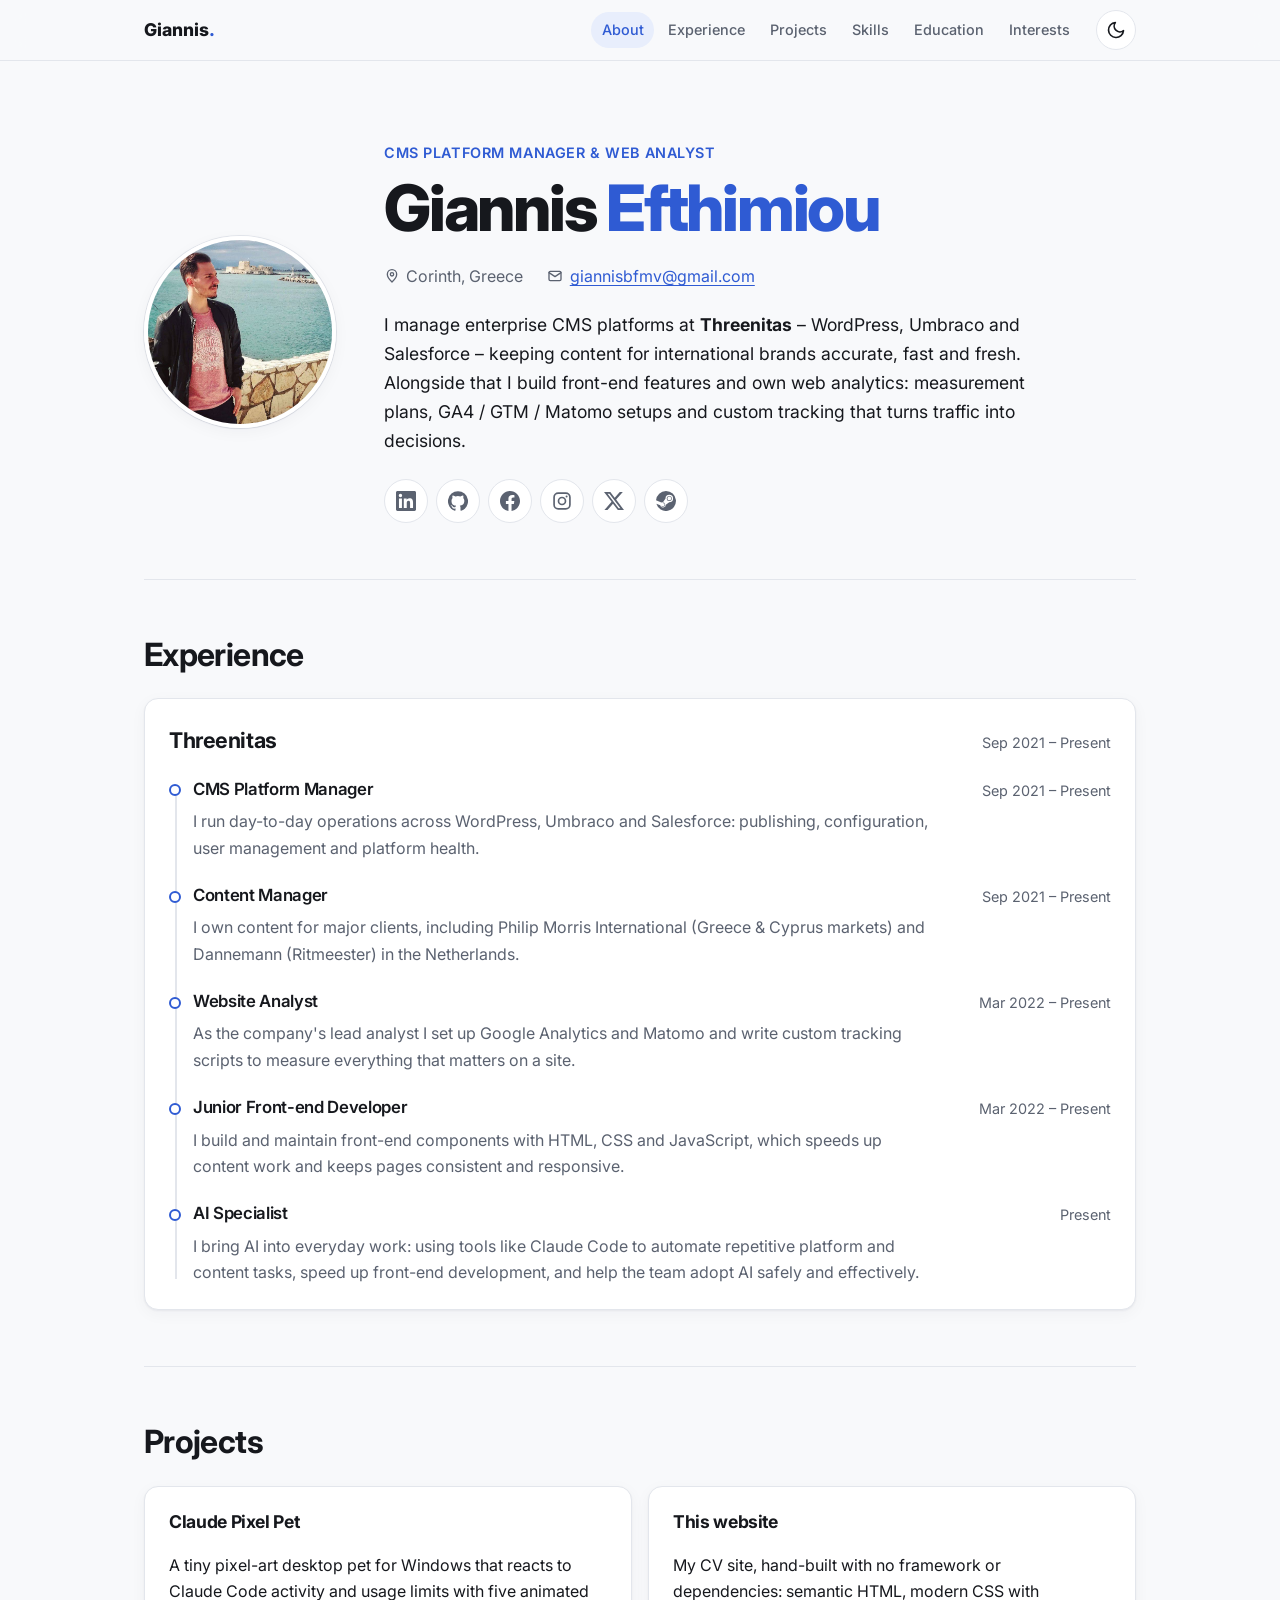
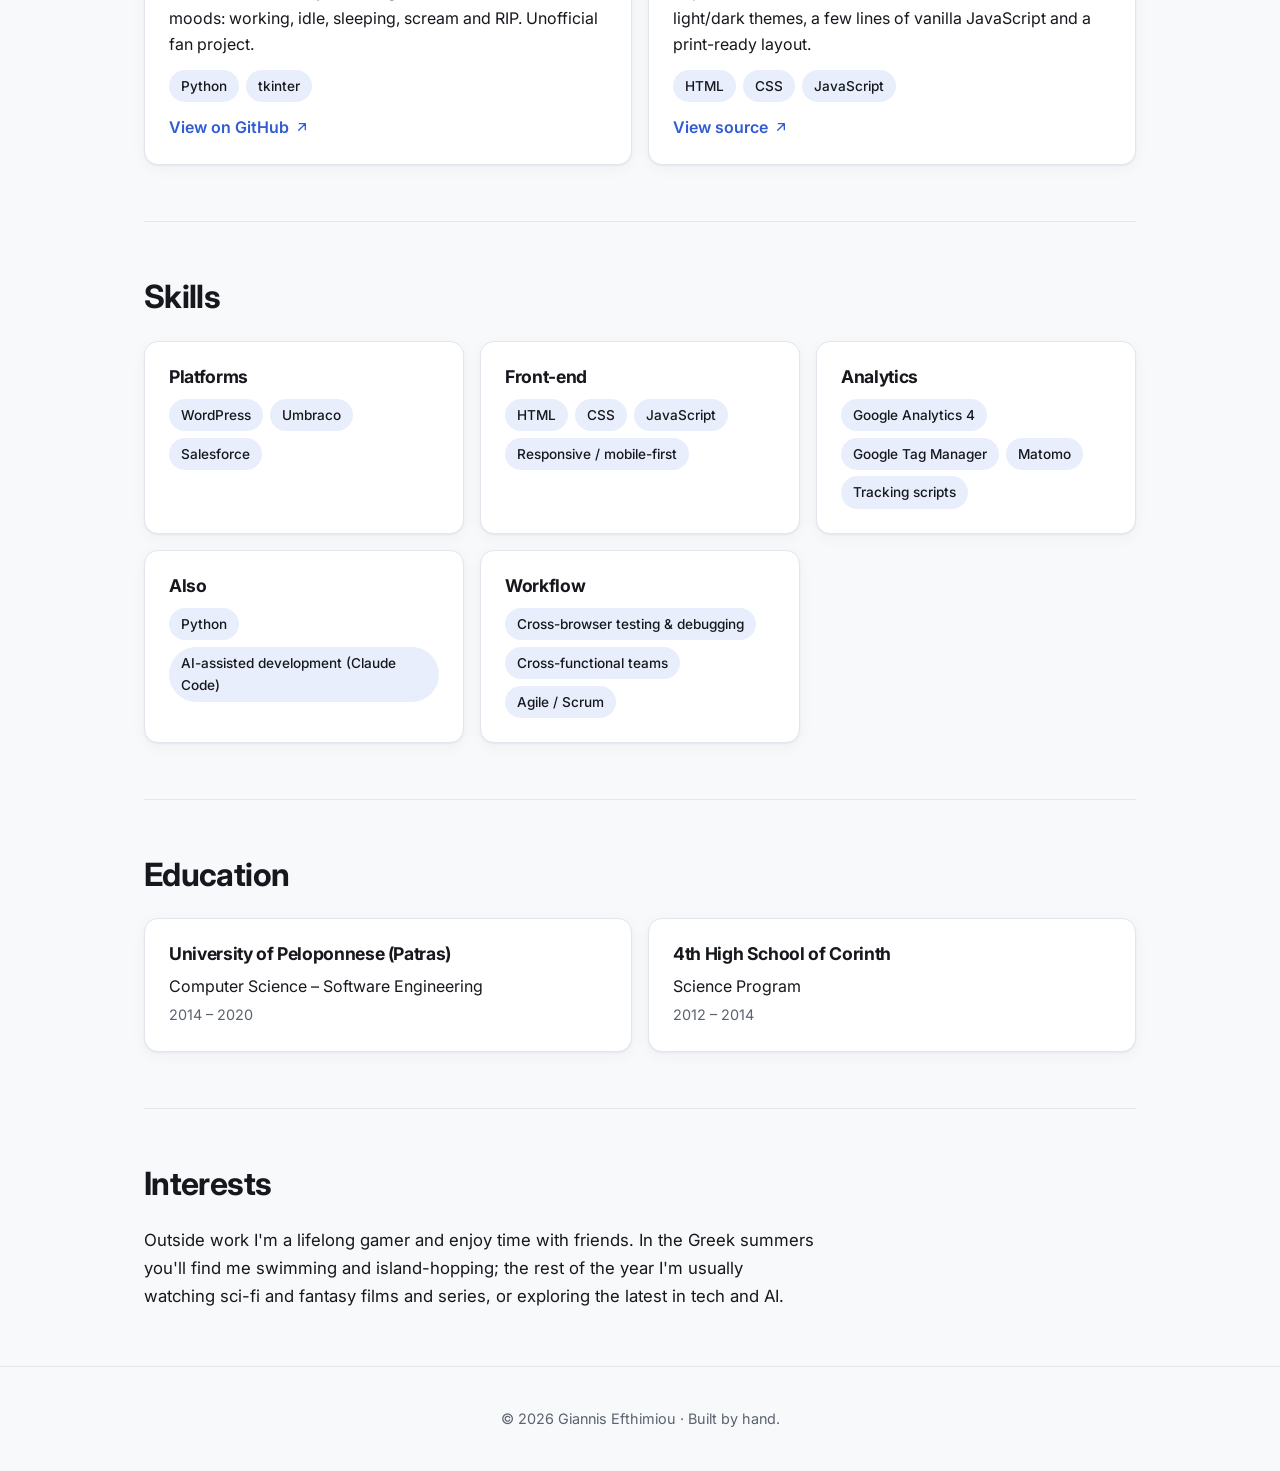
==== commit 013fcb5f: "Reorder experience and add AI Specialist role Co-Authored-By: Claude Opus 5.5 <noreply@anthropic.com" ====
--- a/index.html
+++ b/index.html
@@ -153,12 +153,16 @@
           <p>I own content for major clients, including Philip Morris International (Greece &amp; Cyprus markets) and Dannemann (Ritmeester) in the Netherlands.</p>
         </li>
         <li>
+          <div class="role-head"><h4>Website Analyst</h4><time>Mar 2022 – Present</time></div>
+          <p>As the company's lead analyst I set up Google Analytics and Matomo and write custom tracking scripts to measure everything that matters on a site.</p>
+        </li>
+        <li>
           <div class="role-head"><h4>Junior Front-end Developer</h4><time>Mar 2022 – Present</time></div>
           <p>I build and maintain front-end components with HTML, CSS and JavaScript, which speeds up content work and keeps pages consistent and responsive.</p>
         </li>
         <li>
-          <div class="role-head"><h4>Website Analyst</h4><time>Mar 2022 – Present</time></div>
-          <p>As the company's lead analyst I set up Google Analytics and Matomo and write custom tracking scripts to measure everything that matters on a site.</p>
+          <div class="role-head"><h4>AI Specialist</h4><time>Present</time></div>
+          <p>I bring AI into everyday work: using tools like Claude Code to automate repetitive platform and content tasks, speed up front-end development, and help the team adopt AI safely and effectively.</p>
         </li>
       </ol>
     </article>
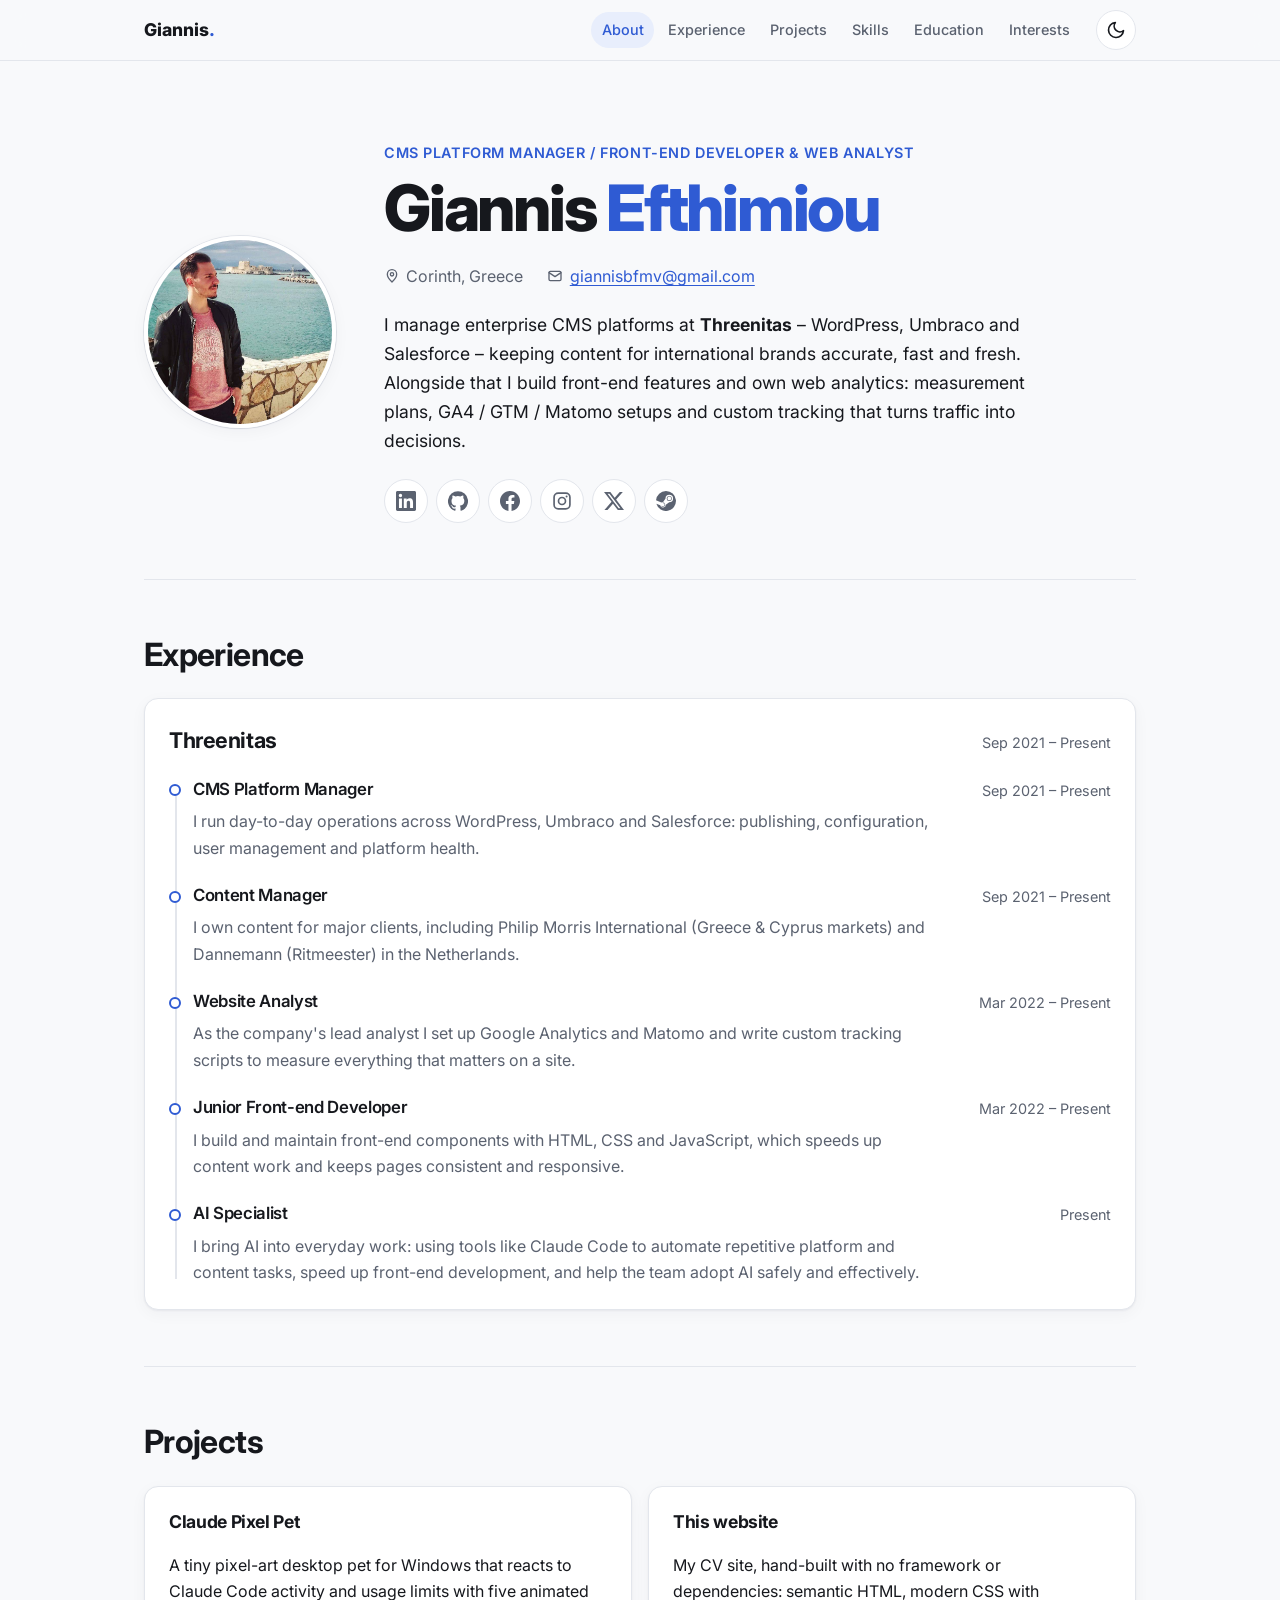
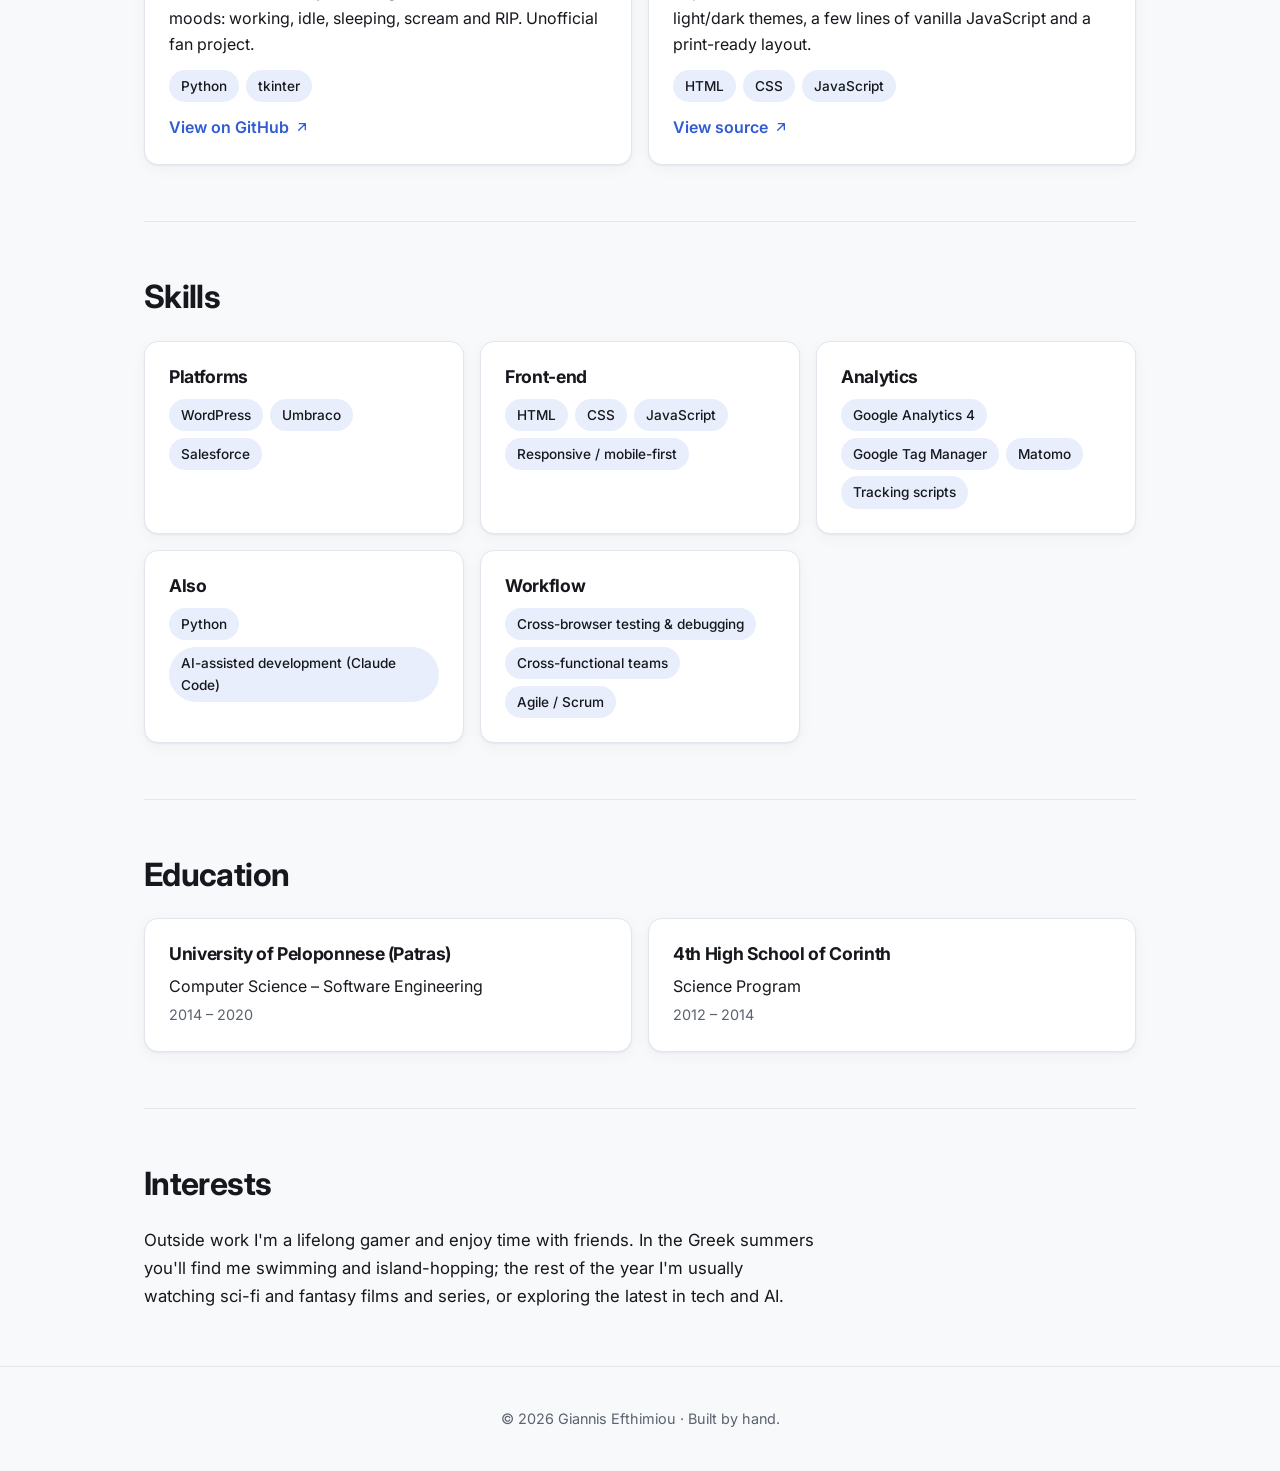
==== commit d9540f4f: "Update headline title and fix Interests nav highlight The last section is too short to reach the obs" ====
--- a/index.html
+++ b/index.html
@@ -19,8 +19,8 @@
 </script>
   <meta charset="utf-8">
   <meta name="viewport" content="width=device-width, initial-scale=1">
-  <title>Giannis Efthimiou – CMS Platform Manager &amp; Web Analyst</title>
-  <meta name="description" content="Giannis Efthimiou – CMS Platform Manager and Web Analyst at Threenitas in Corinth, Greece. WordPress, Umbraco, Salesforce, Google Analytics 4, GTM and Matomo.">
+  <title>Giannis Efthimiou – CMS Platform Manager / Front-end Developer &amp; Web Analyst</title>
+  <meta name="description" content="Giannis Efthimiou – CMS Platform Manager, Front-end Developer and Web Analyst at Threenitas in Corinth, Greece. WordPress, Umbraco, Salesforce, Google Analytics 4, GTM and Matomo.">
   <meta name="author" content="Giannis Efthimiou">
   <link rel="canonical" href="https://giannisbfmv.github.io/">
   <meta name="theme-color" content="#f8f9fb" media="(prefers-color-scheme: light)">
@@ -28,8 +28,8 @@
   <meta name="color-scheme" content="light dark">
 
   <meta property="og:type" content="profile">
-  <meta property="og:title" content="Giannis Efthimiou – CMS Platform Manager &amp; Web Analyst">
-  <meta property="og:description" content="CMS Platform Manager and Web Analyst at Threenitas. WordPress, Umbraco, Salesforce, GA4, GTM, Matomo.">
+  <meta property="og:title" content="Giannis Efthimiou – CMS Platform Manager / Front-end Developer &amp; Web Analyst">
+  <meta property="og:description" content="CMS Platform Manager, Front-end Developer and Web Analyst at Threenitas. WordPress, Umbraco, Salesforce, GA4, GTM, Matomo.">
   <meta property="og:url" content="https://giannisbfmv.github.io/">
   <meta property="og:image" content="https://giannisbfmv.github.io/assets/img/profile_pic.jpg">
   <meta property="og:image:alt" content="Portrait of Giannis Efthimiou">
@@ -37,8 +37,8 @@
   <meta property="profile:last_name" content="Efthimiou">
   <meta name="twitter:card" content="summary">
   <meta name="twitter:site" content="@giannisBFMV">
-  <meta name="twitter:title" content="Giannis Efthimiou – CMS Platform Manager &amp; Web Analyst">
-  <meta name="twitter:description" content="CMS Platform Manager and Web Analyst at Threenitas.">
+  <meta name="twitter:title" content="Giannis Efthimiou – CMS Platform Manager / Front-end Developer &amp; Web Analyst">
+  <meta name="twitter:description" content="CMS Platform Manager, Front-end Developer and Web Analyst at Threenitas.">
   <meta name="twitter:image" content="https://giannisbfmv.github.io/assets/img/profile_pic.jpg">
 
   <link rel="icon" type="image/x-icon" href="assets/img/favicon.ico">
@@ -57,7 +57,7 @@
     "name": "Giannis Efthimiou",
     "url": "https://giannisbfmv.github.io/",
     "image": "https://giannisbfmv.github.io/assets/img/profile_pic.jpg",
-    "jobTitle": "CMS Platform Manager & Web Analyst",
+    "jobTitle": "CMS Platform Manager / Front-end Developer & Web Analyst",
     "worksFor": { "@type": "Organization", "name": "Threenitas" },
     "alumniOf": { "@type": "CollegeOrUniversity", "name": "University of Peloponnese" },
     "address": { "@type": "PostalAddress", "addressLocality": "Corinth", "addressCountry": "GR" },
@@ -118,7 +118,7 @@
   <section id="about" class="hero">
     <img class="avatar" src="assets/img/profile_pic.jpg" width="815" height="712" alt="Portrait of Giannis Efthimiou" fetchpriority="high" decoding="async">
     <div>
-      <p class="eyebrow">CMS Platform Manager &amp; Web Analyst</p>
+      <p class="eyebrow">CMS Platform Manager / Front-end Developer &amp; Web Analyst</p>
       <h1>Giannis <span class="accent">Efthimiou</span></h1>
       <ul class="meta">
         <li><svg width="16" height="16" aria-hidden="true"><use href="#i-pin"/></svg> Corinth, Greece</li>
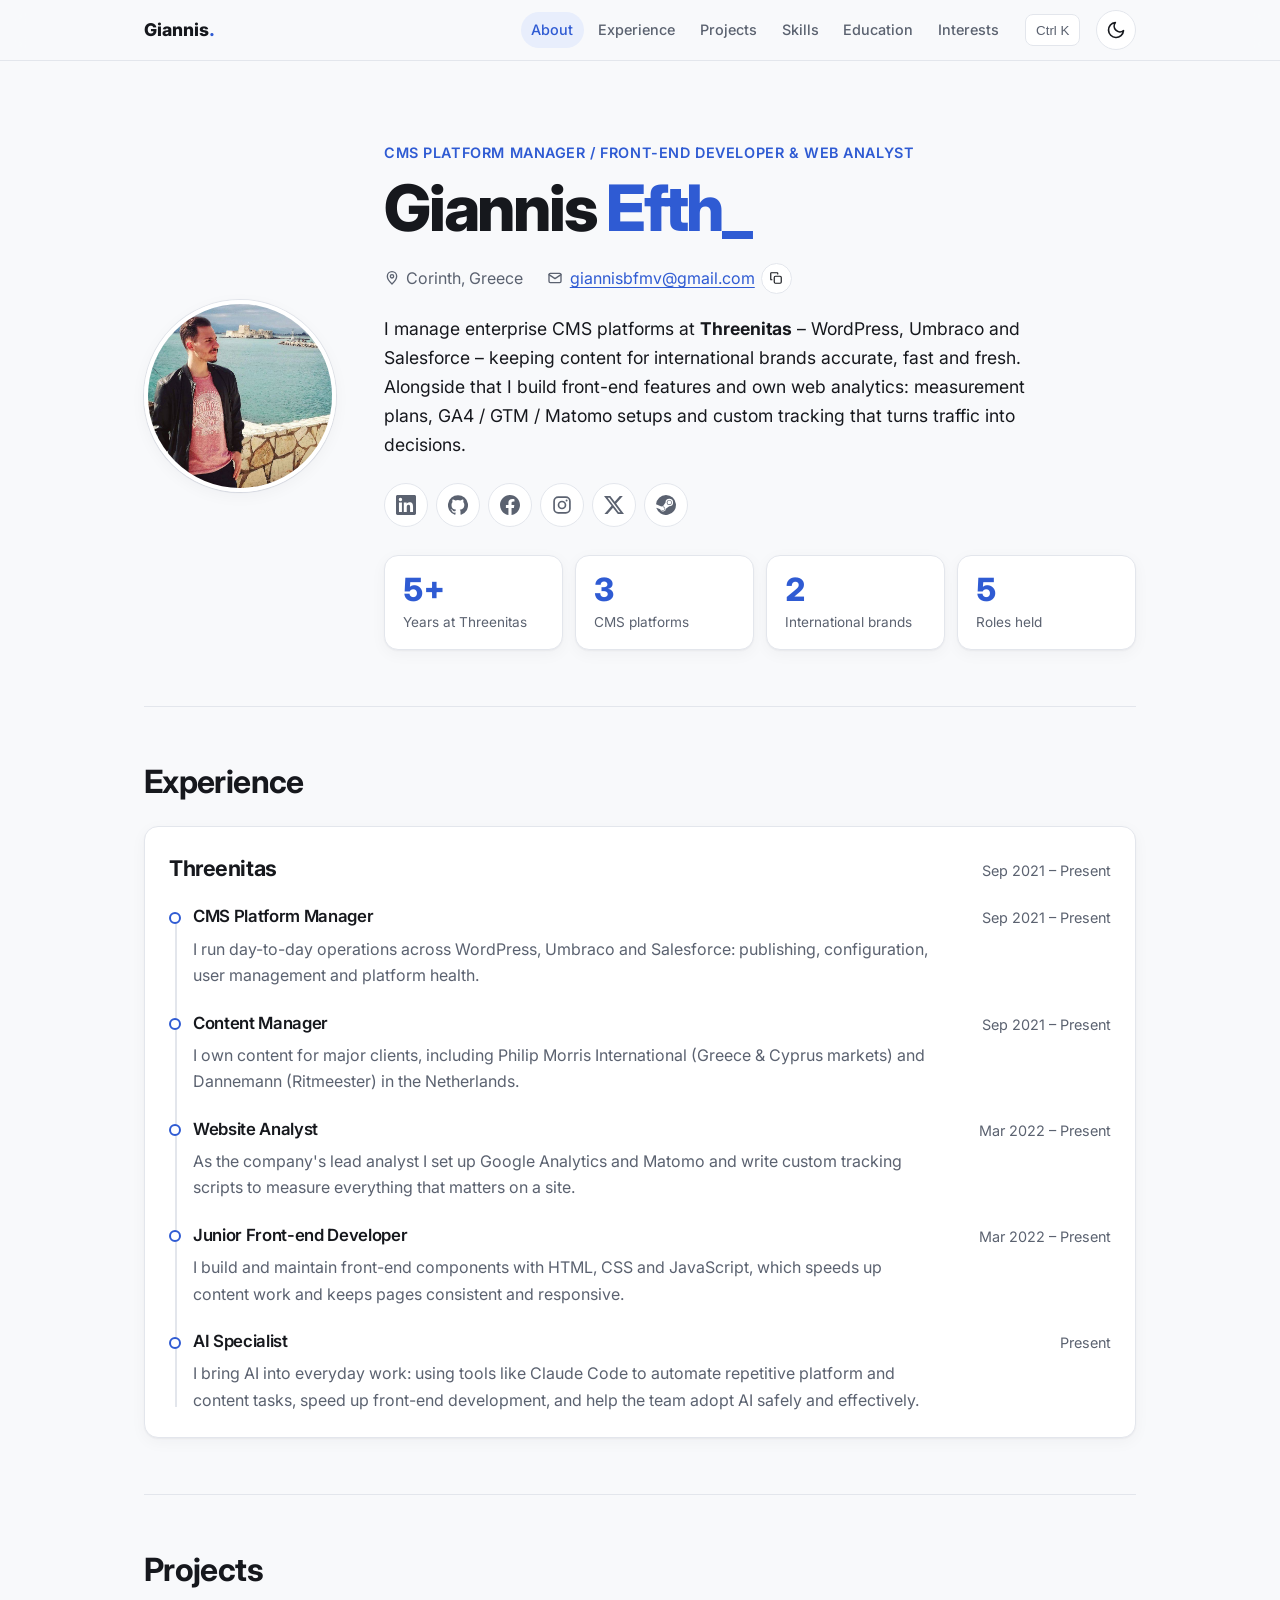
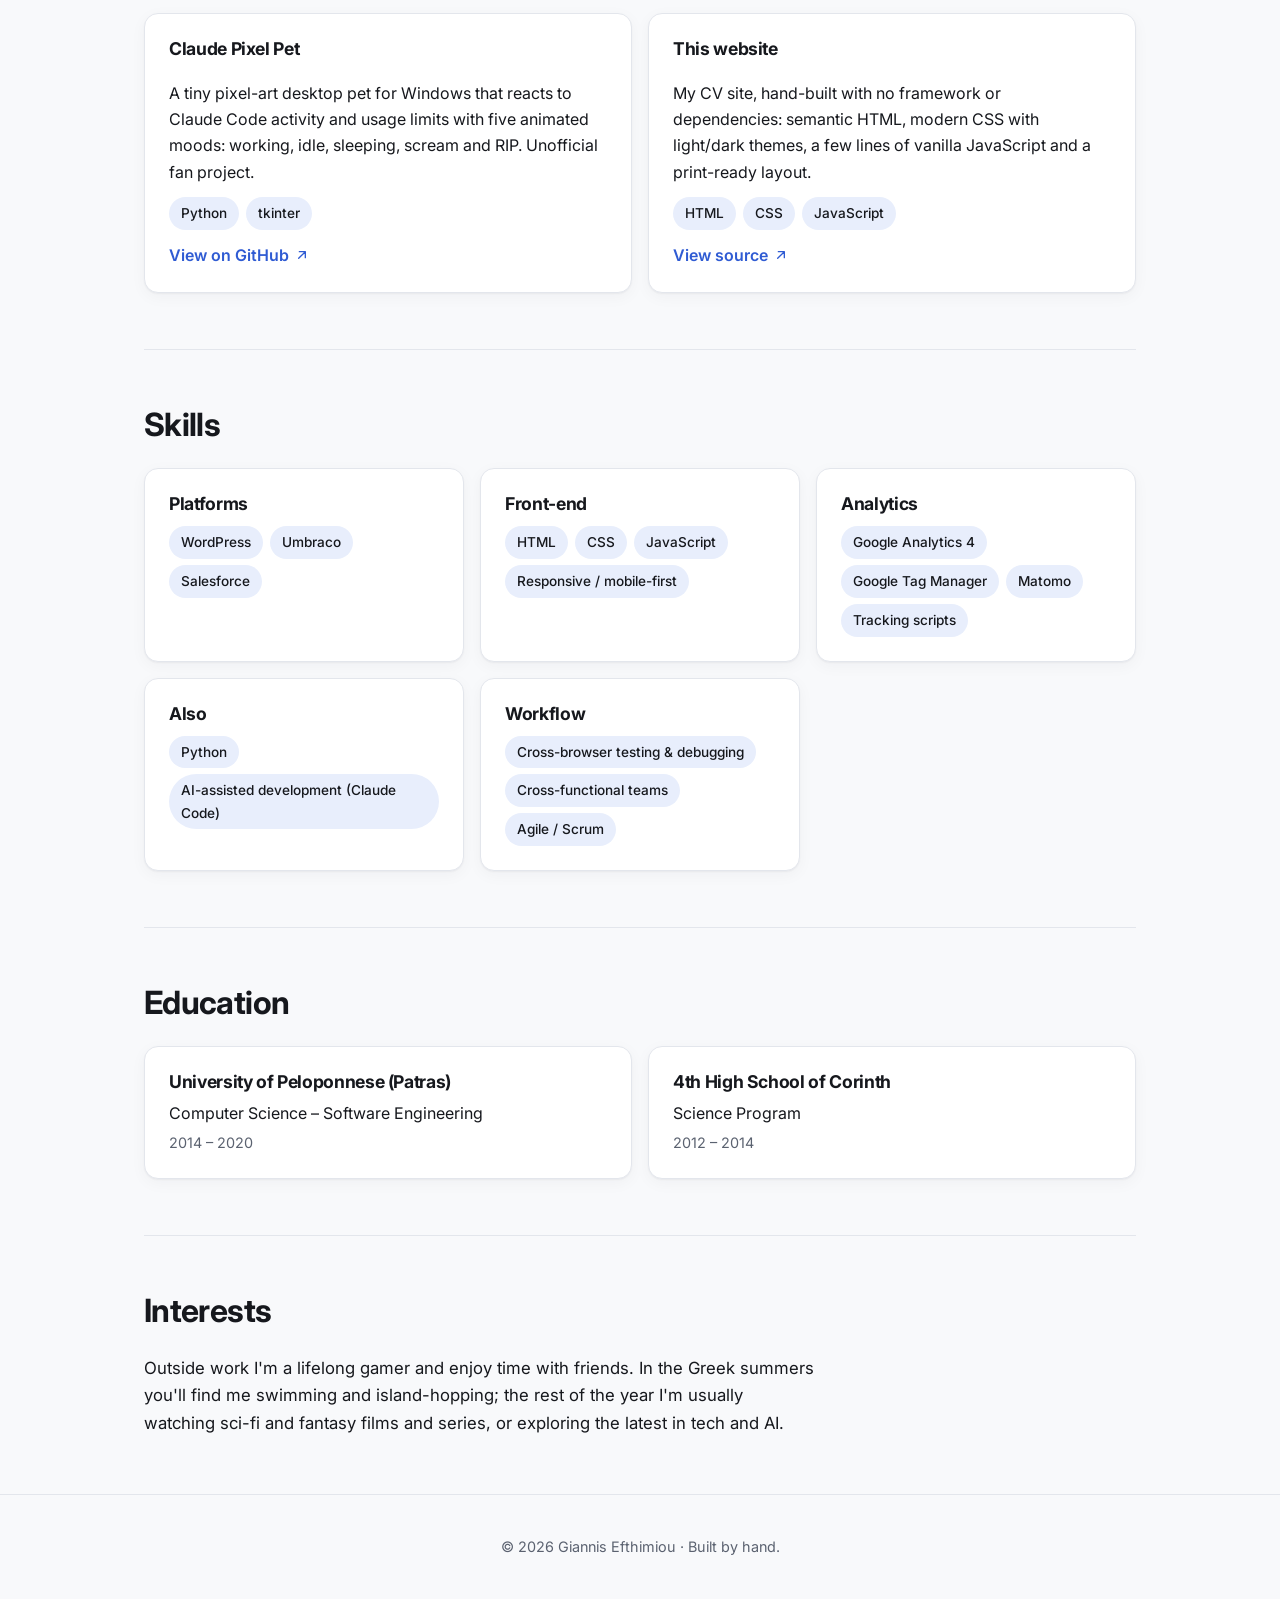
==== commit 68d70abb: "Add copy-email, command palette, card hover glow and stats Co-Authored-By: Claude Opus 5.5 <noreply@" ====
--- a/index.html
+++ b/index.html
@@ -93,6 +93,7 @@
   <symbol id="i-steam" viewBox="0 0 24 24"><path fill="currentColor" d="M11.98 0A12 12 0 0 0 .04 11.05l6.42 2.66a3.4 3.4 0 0 1 1.92-.59h.19l2.86-4.14v-.06a4.53 4.53 0 1 1 4.53 4.53h-.1l-4.07 2.91v.16a3.4 3.4 0 0 1-6.73.68L.43 15.33A12 12 0 1 0 11.98 0ZM7.54 18.21l-1.47-.61a2.55 2.55 0 1 0 1.4-3.48l1.52.63a1.88 1.88 0 1 1-1.45 3.46Zm11.41-9.3a3.02 3.02 0 1 0-6.04 0 3.02 3.02 0 0 0 6.04 0Zm-5.28-.01a2.27 2.27 0 1 1 4.54 0 2.27 2.27 0 0 1-4.54 0Z"/></symbol>
   <symbol id="i-moon" viewBox="0 0 24 24"><path d="M21 12.8A9 9 0 1 1 11.2 3a7 7 0 0 0 9.8 9.8Z" fill="none" stroke="currentColor" stroke-width="2" stroke-linecap="round" stroke-linejoin="round"/></symbol>
   <symbol id="i-sun" viewBox="0 0 24 24"><g fill="none" stroke="currentColor" stroke-width="2" stroke-linecap="round"><circle cx="12" cy="12" r="4"/><path d="M12 2v2M12 20v2M4.9 4.9l1.4 1.4M17.7 17.7l1.4 1.4M2 12h2M20 12h2M4.9 19.1l1.4-1.4M17.7 6.3l1.4-1.4"/></g></symbol>
+  <symbol id="i-copy" viewBox="0 0 24 24"><g fill="none" stroke="currentColor" stroke-width="2" stroke-linecap="round" stroke-linejoin="round"><rect x="9" y="9" width="12" height="12" rx="2"/><path d="M5 15H4a1 1 0 0 1-1-1V4a1 1 0 0 1 1-1h10a1 1 0 0 1 1 1v1"/></g></symbol>
   <symbol id="i-up" viewBox="0 0 24 24"><path d="M12 19V5M5 12l7-7 7 7" fill="none" stroke="currentColor" stroke-width="2" stroke-linecap="round" stroke-linejoin="round"/></symbol>
 </svg>
 
@@ -107,6 +108,7 @@
       <li><a href="#education">Education</a></li>
       <li><a href="#interests">Interests</a></li>
     </ul>
+    <button class="kbd-hint" type="button" aria-label="Open command palette" aria-keyshortcuts="Control+K Meta+K"><kbd>Ctrl K</kbd></button>
     <button class="icon-btn theme-toggle" type="button" aria-label="Toggle dark mode">
       <svg class="when-light" width="20" height="20" aria-hidden="true"><use href="#i-moon"/></svg>
       <svg class="when-dark" width="20" height="20" aria-hidden="true"><use href="#i-sun"/></svg>
@@ -122,7 +124,8 @@
       <h1>Giannis <span class="accent">Efthimiou</span></h1>
       <ul class="meta">
         <li><svg width="16" height="16" aria-hidden="true"><use href="#i-pin"/></svg> Corinth, Greece</li>
-        <li><svg width="16" height="16" aria-hidden="true"><use href="#i-mail"/></svg> <a href="mailto:giannisbfmv@gmail.com">giannisbfmv@gmail.com</a></li>
+        <li><svg width="16" height="16" aria-hidden="true"><use href="#i-mail"/></svg> <a href="mailto:giannisbfmv@gmail.com">giannisbfmv@gmail.com</a>
+          <button class="icon-btn copy-btn" type="button" aria-label="Copy email address"><svg width="14" height="14" aria-hidden="true"><use href="#i-copy"/></svg></button></li>
       </ul>
       <p class="lead">I manage enterprise CMS platforms at <strong>Threenitas</strong> – WordPress, Umbraco and Salesforce – keeping content for international brands accurate, fast and fresh. Alongside that I build front-end features and own web analytics: measurement plans, GA4 / GTM / Matomo setups and custom tracking that turns traffic into decisions.</p>
       <ul class="socials">
@@ -133,6 +136,12 @@
         <li><a href="https://twitter.com/giannisBFMV" aria-label="X" rel="me noopener" target="_blank"><svg width="20" height="20" aria-hidden="true"><use href="#i-x"/></svg></a></li>
         <li><a href="https://steamcommunity.com/id/giannisbfmv/" aria-label="Steam" rel="me noopener" target="_blank"><svg width="20" height="20" aria-hidden="true"><use href="#i-steam"/></svg></a></li>
       </ul>
+      <ul class="stats" aria-label="Highlights">
+        <li class="card stat"><span class="stat-num" aria-hidden="true" data-suffix="+">5+</span><span class="sr-only">5+</span> <span class="stat-label">Years at Threenitas</span></li>
+        <li class="card stat"><span class="stat-num" aria-hidden="true">3</span><span class="sr-only">3</span> <span class="stat-label">CMS platforms</span></li>
+        <li class="card stat"><span class="stat-num" aria-hidden="true">2</span><span class="sr-only">2</span> <span class="stat-label">International brands</span></li>
+        <li class="card stat"><span class="stat-num" aria-hidden="true">5</span><span class="sr-only">5</span> <span class="stat-label">Roles held</span></li>
+      </ul>
     </div>
   </section>
 
@@ -227,6 +236,14 @@
   <svg width="20" height="20" aria-hidden="true"><use href="#i-up"/></svg>
 </button>
 
+<p class="toast" role="status" aria-live="polite"></p>
+
+<dialog class="palette" aria-label="Command palette">
+  <input class="palette-input" type="text" role="combobox" aria-label="Search commands" placeholder="Type a command…" aria-expanded="true" aria-controls="palette-list" aria-autocomplete="list" autocomplete="off" spellcheck="false">
+  <ul class="palette-list" id="palette-list" role="listbox" aria-label="Commands"></ul>
+  <p class="palette-empty muted" hidden>No matching commands</p>
+</dialog>
+
 <script src="js/scripts.js" defer></script>
 </body>
 </html>
--- a/css/styles.css
+++ b/css/styles.css
@@ -16,13 +16,13 @@
 @media (prefers-color-scheme: dark) {
   :root:not([data-theme="light"]) {
     --bg: #0f1115; --surface: #171a21; --text: #e8eaef; --muted: #a0a7b4;
-    --border: #262a33; --accent: #8aa8ff; --accent-soft: #1d2640;
+    --border: #262a33; --accent: #7e57c2; --link: #9575cd; --accent-soft: #261d3a;
     --shadow: none; color-scheme: dark;
   }
 }
 :root[data-theme="dark"] {
   --bg: #0f1115; --surface: #171a21; --text: #e8eaef; --muted: #a0a7b4;
-  --border: #262a33; --accent: #8aa8ff; --accent-soft: #1d2640;
+  --border: #262a33; --accent: #7e57c2; --link: #9575cd; --accent-soft: #261d3a;
   --shadow: none; color-scheme: dark;
 }
 
@@ -39,7 +39,7 @@
 h1, h2, h3, h4 { line-height: 1.2; margin: 0; letter-spacing: -.02em; }
 p { margin: 0; }
 ul, ol { margin: 0; padding: 0; list-style: none; }
-a { color: var(--accent); text-underline-offset: .2em; }
+a { color: var(--link, var(--accent)); text-underline-offset: .2em; }
 :focus-visible { outline: 2px solid var(--accent); outline-offset: 3px; border-radius: 4px; }
 
 .skip-link {
@@ -66,7 +66,7 @@
     display: block; padding: .4rem .65rem; border-radius: 999px; font-size: .9rem; font-weight: 500;
     color: var(--muted); text-decoration: none; white-space: nowrap;
     &:hover { color: var(--text); }
-    &[aria-current="true"] { color: var(--accent); background: var(--accent-soft); }
+    &[aria-current="true"] { color: var(--link, var(--accent)); background: var(--accent-soft); }
   }
 }
 /* On narrow screens show links as a scrollable strip below the bar */
@@ -81,7 +81,7 @@
   display: inline-grid; place-items: center; width: 2.5rem; height: 2.5rem; flex: none;
   border: 1px solid var(--border); border-radius: 999px; background: var(--surface);
   color: var(--text); cursor: pointer;
-  &:hover { border-color: var(--accent); color: var(--accent); }
+  &:hover { border-color: var(--accent); color: var(--link, var(--accent)); }
 }
 .when-dark { display: none; }
 :root[data-theme="dark"] { .when-dark { display: block; } .when-light { display: none; } }
@@ -117,8 +117,19 @@
     display: grid; place-items: center; width: 2.75rem; height: 2.75rem; border-radius: 999px;
     color: var(--muted); border: 1px solid var(--border); background: var(--surface);
     transition: color .15s, border-color .15s, transform .15s;
-    &:hover { color: var(--accent); border-color: var(--accent); transform: translateY(-2px); }
-  }
+    &:hover { color: var(--link, var(--accent)); border-color: var(--accent); transform: translateY(-2px); }
+  }
+}
+/* Typewriter: untyped chars keep their space; zero-width cursor never reflows text */
+.tw { visibility: hidden; }
+.cursor { display: inline-block; width: 0; color: var(--accent); }
+@media (prefers-reduced-motion: no-preference) {
+  .cursor { animation: blink 1s step-end infinite; }
+}
+@keyframes blink { 50% { opacity: 0; } }
+.sr-only {
+  position: absolute; width: 1px; height: 1px; padding: 0; margin: -1px;
+  overflow: hidden; clip-path: inset(50%); white-space: nowrap; border: 0;
 }
 @media (min-width: 48rem) {
   .hero { grid-template-columns: auto 1fr; align-items: center; gap: 3rem; padding-top: 5rem; }
@@ -176,6 +187,93 @@
   &[hidden] { display: none; }
 }
 
+/* Cursor spotlight (created by JS on fine pointers only). z-index -1 sits above the canvas
+   (body background) but below all in-flow content, so it never covers text or takes clicks */
+.spotlight {
+  --glow: 10%;
+  position: fixed; top: 0; left: 0; z-index: -1;
+  width: 600px; height: 600px; border-radius: 50%;
+  pointer-events: none; will-change: transform;
+  background: radial-gradient(circle, color-mix(in srgb, var(--accent) var(--glow), transparent), transparent 70%);
+  opacity: 0; transition: opacity .4s ease;
+  &.is-on { opacity: 1; }
+}
+:root[data-theme="dark"] .spotlight { --glow: 15%; }
+@media (prefers-color-scheme: dark) { :root:not([data-theme="light"]) .spotlight { --glow: 15%; } }
+
+/* Copy email + toast */
+.copy-btn { display: none; width: 1.9rem; height: 1.9rem; }
+.js .copy-btn { display: inline-grid; }
+.toast {
+  position: fixed; left: 50%; bottom: 1.5rem; z-index: 60; translate: -50% .5rem;
+  padding: .55rem 1rem; border-radius: 999px; font-size: .9rem; font-weight: 500;
+  background: var(--text); color: var(--bg); box-shadow: var(--shadow);
+  opacity: 0; visibility: hidden; pointer-events: none;
+  transition: opacity .2s, translate .2s, visibility .2s;
+  &.is-on { opacity: 1; visibility: visible; translate: -50% 0; }
+}
+
+/* Command palette */
+.kbd-hint {
+  display: none; align-items: center; height: 2rem; padding: 0 .6rem; flex: none; cursor: pointer;
+  border: 1px solid var(--border); border-radius: 8px; background: var(--surface); color: var(--muted);
+  font: 600 .75rem/1 inherit;
+  kbd { font: inherit; }
+  &:hover { border-color: var(--accent); color: var(--link, var(--accent)); }
+}
+.js .kbd-hint { display: inline-flex; }
+@media (max-width: 39.99rem) { .js .kbd-hint { display: none; } }
+@media (min-width: 40rem) and (max-width: 47.99rem) {
+  .kbd-hint { margin-left: auto; }
+  .kbd-hint ~ .theme-toggle { margin-left: 0; }
+}
+.palette {
+  width: min(32rem, 100% - 2rem); padding: 0; margin-top: 15vh;
+  background: var(--surface); color: var(--text);
+  border: 1px solid var(--border); border-radius: var(--radius); box-shadow: 0 12px 40px rgb(0 0 0 / .25);
+  &::backdrop { background: rgb(10 12 16 / .45); backdrop-filter: blur(4px); }
+}
+.palette-input {
+  width: 100%; padding: 1rem 1.1rem; border: 0; border-bottom: 1px solid var(--border);
+  background: transparent; color: inherit; font: inherit; font-size: 1.05rem; outline: none;
+}
+.palette-list {
+  max-height: min(22rem, 50vh); overflow-y: auto; padding: .4rem;
+  li { padding: .55rem .75rem; border-radius: 8px; cursor: pointer; }
+  li:hover { background: color-mix(in srgb, var(--accent-soft) 60%, transparent); }
+  [aria-selected="true"] { background: var(--accent-soft); color: var(--link, var(--accent)); }
+}
+.palette-empty { padding: .9rem 1.1rem; }
+
+/* Highlight numbers */
+.stats {
+  display: grid; grid-template-columns: repeat(2, 1fr); gap: .75rem; margin-top: 1.75rem;
+  @media (min-width: 40rem) { grid-template-columns: repeat(4, 1fr); }
+}
+.stat { padding: 1rem 1.1rem; }
+.stat-num { display: block; font-size: 2rem; font-weight: 800; line-height: 1.1; color: var(--accent); font-variant-numeric: tabular-nums; }
+.stat-label { display: block; margin-top: .25rem; font-size: .85rem; color: var(--muted); }
+
+/* Card hover glow: inner light + border ring following --mx/--my (set by JS).
+   isolation lets z-index -1 sit above the card background but below its content */
+.card { position: relative; isolation: isolate; }
+@media (hover: hover) and (pointer: fine) {
+  .card::before, .card::after {
+    content: ""; position: absolute; z-index: -1; pointer-events: none; border-radius: inherit;
+    opacity: 0; transition: opacity .3s;
+  }
+  .card::before {
+    inset: 0;
+    background: radial-gradient(400px circle at var(--mx, 50%) var(--my, 50%), color-mix(in srgb, var(--accent) 12%, transparent), transparent 40%);
+  }
+  .card::after {
+    inset: -1px; padding: 1px;
+    background: radial-gradient(300px circle at var(--mx, 50%) var(--my, 50%), color-mix(in srgb, var(--accent) 40%, transparent), transparent 40%);
+    mask: linear-gradient(#000 0 0) content-box exclude, linear-gradient(#000 0 0);
+  }
+  .card:hover::before, .card:hover::after { opacity: 1; }
+}
+
 /* Scroll reveal: only when JS has run and motion is welcome */
 @media (prefers-reduced-motion: no-preference) {
   .js .reveal { opacity: 0; transform: translateY(12px); transition: opacity .5s ease, transform .5s ease; }
@@ -186,15 +284,28 @@
   * { transition: none !important; }
 }
 
+/* Theme toggle: soft crossfade between snapshots (opacity only, GPU-composited) */
+::view-transition-old(root) { animation: theme-out 350ms cubic-bezier(.4,0,.2,1) both; }
+::view-transition-new(root) { animation: theme-in 350ms cubic-bezier(.4,0,.2,1) both; }
+@keyframes theme-out { to { opacity: 0; } }
+@keyframes theme-in { from { opacity: 0; } }
+@media (prefers-reduced-motion: reduce) {
+  ::view-transition-old(root), ::view-transition-new(root) { animation: none; }
+}
+
 /* Print: clean black-on-white CV */
 @media print {
-  :root, :root[data-theme="dark"] {
+  :root, :root:not([data-theme="light"]), :root[data-theme="dark"] {
     --bg: #fff; --surface: #fff; --text: #000; --muted: #333; --border: #ccc;
-    --accent: #000; --accent-soft: #fff; --shadow: none; color-scheme: light;
+    --accent: #000; --link: #000; --accent-soft: #fff; --shadow: none; color-scheme: light;
   }
   @page { margin: 1.4cm; }
   body { font-size: 10.5pt; line-height: 1.45; }
-  .site-header, .skip-link, .to-top, .socials, .project .link { display: none !important; }
+  .site-header, .skip-link, .to-top, .spotlight, .socials, .project .link,
+  .copy-btn, .toast, .kbd-hint, .palette, .card::before, .card::after { display: none !important; }
+  .stats { grid-template-columns: repeat(4, auto); justify-content: start; gap: 1.5rem; margin-top: .6rem; }
+  .stat-num { font-size: 14pt; }
+  .stat-label { margin-top: 0; font-size: 9pt; }
   main { max-width: none; padding: 0; }
   section { padding: 1rem 0; border: 0; break-inside: avoid; }
   h2 { font-size: 14pt; margin-bottom: .5rem; border-bottom: 1px solid #000; padding-bottom: .2rem; }
@@ -205,6 +316,8 @@
   .grid { gap: .75rem; }
   .chips li { border-color: #999; padding: 0 .45rem; font-size: 9pt; }
   .reveal { opacity: 1 !important; transform: none !important; }
+  .cursor { display: none; }
+  .tw { visibility: visible; }
   a { color: #000; text-decoration: none; }
   .site-footer { display: none; }
 }
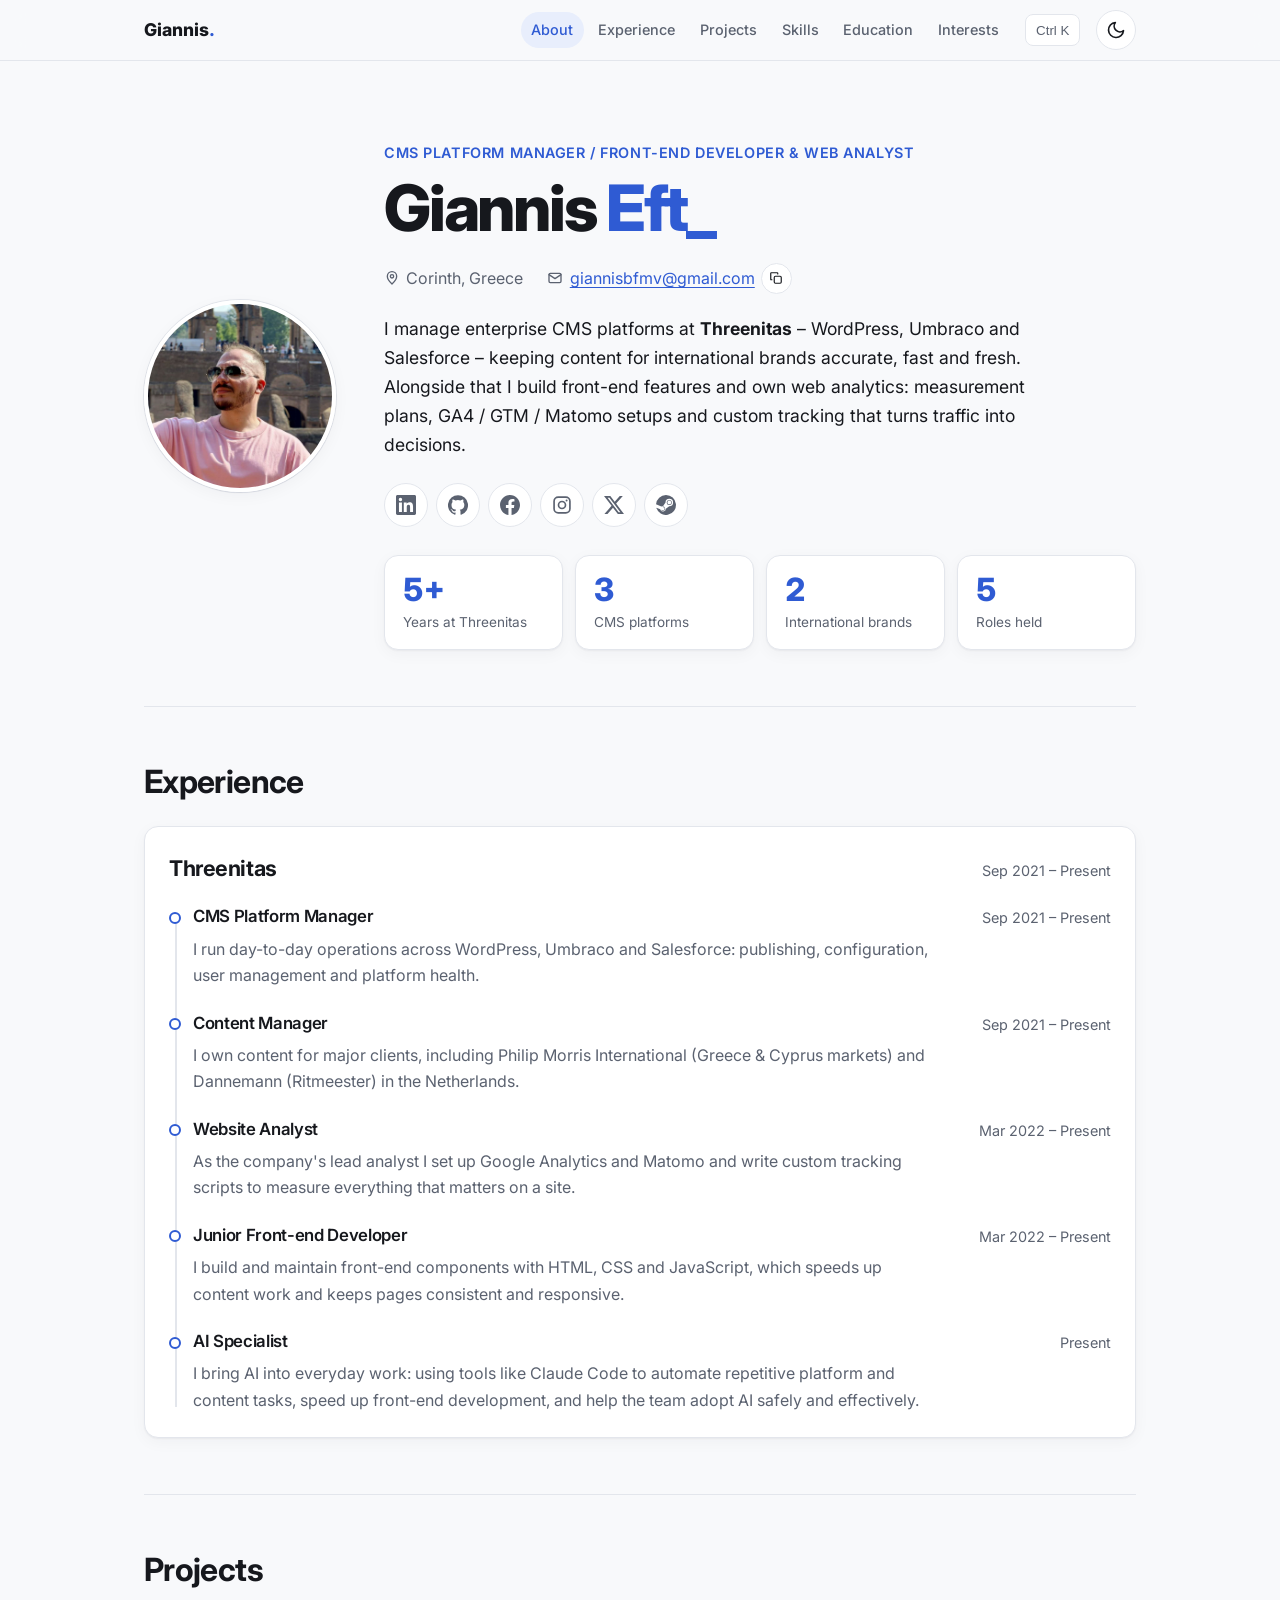
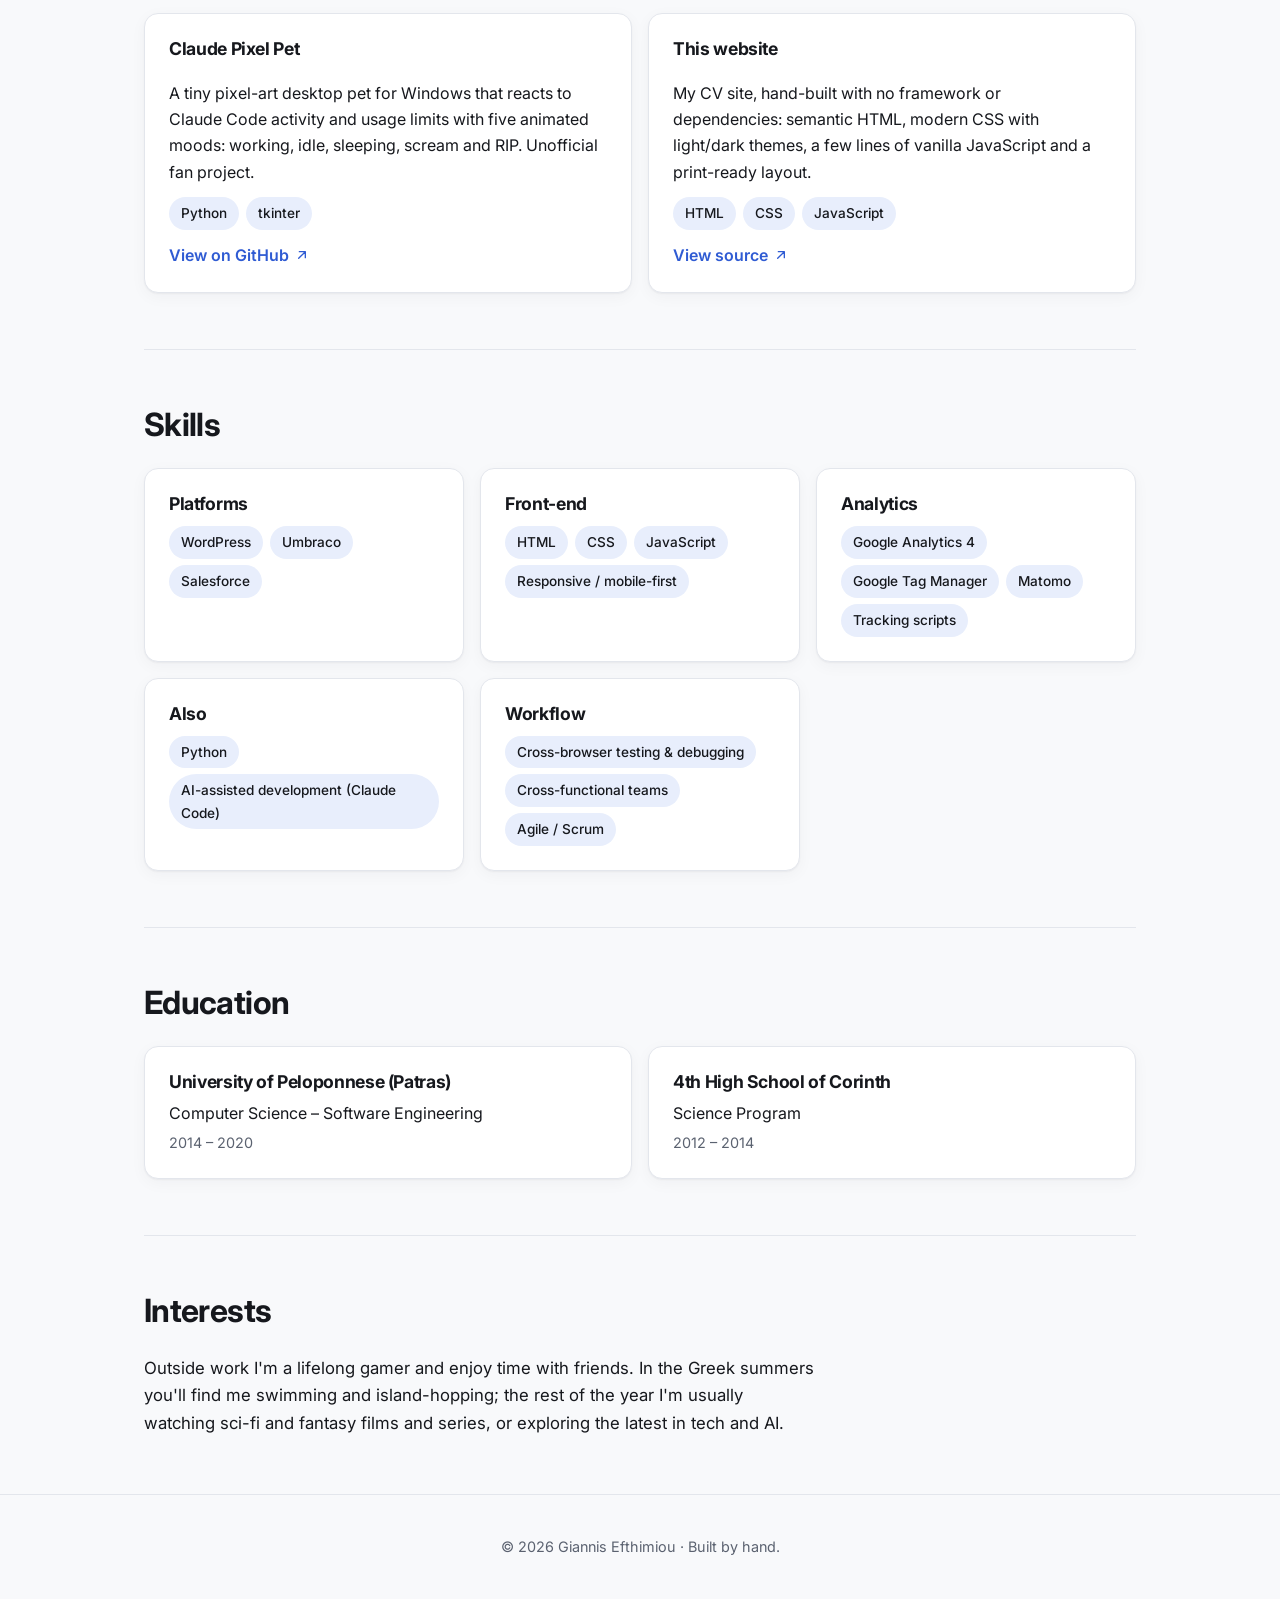
==== commit 56b328e8: "New profile photo (square crop, 800px) Co-Authored-By: Claude Opus 5.5 <noreply@anthropic.com>" ====
--- a/index.html
+++ b/index.html
@@ -118,7 +118,7 @@
 
 <main id="main">
   <section id="about" class="hero">
-    <img class="avatar" src="assets/img/profile_pic.jpg" width="815" height="712" alt="Portrait of Giannis Efthimiou" fetchpriority="high" decoding="async">
+    <img class="avatar" src="assets/img/profile_pic.jpg" width="800" height="800" alt="Portrait of Giannis Efthimiou" fetchpriority="high" decoding="async">
     <div>
       <p class="eyebrow">CMS Platform Manager / Front-end Developer &amp; Web Analyst</p>
       <h1>Giannis <span class="accent">Efthimiou</span></h1>
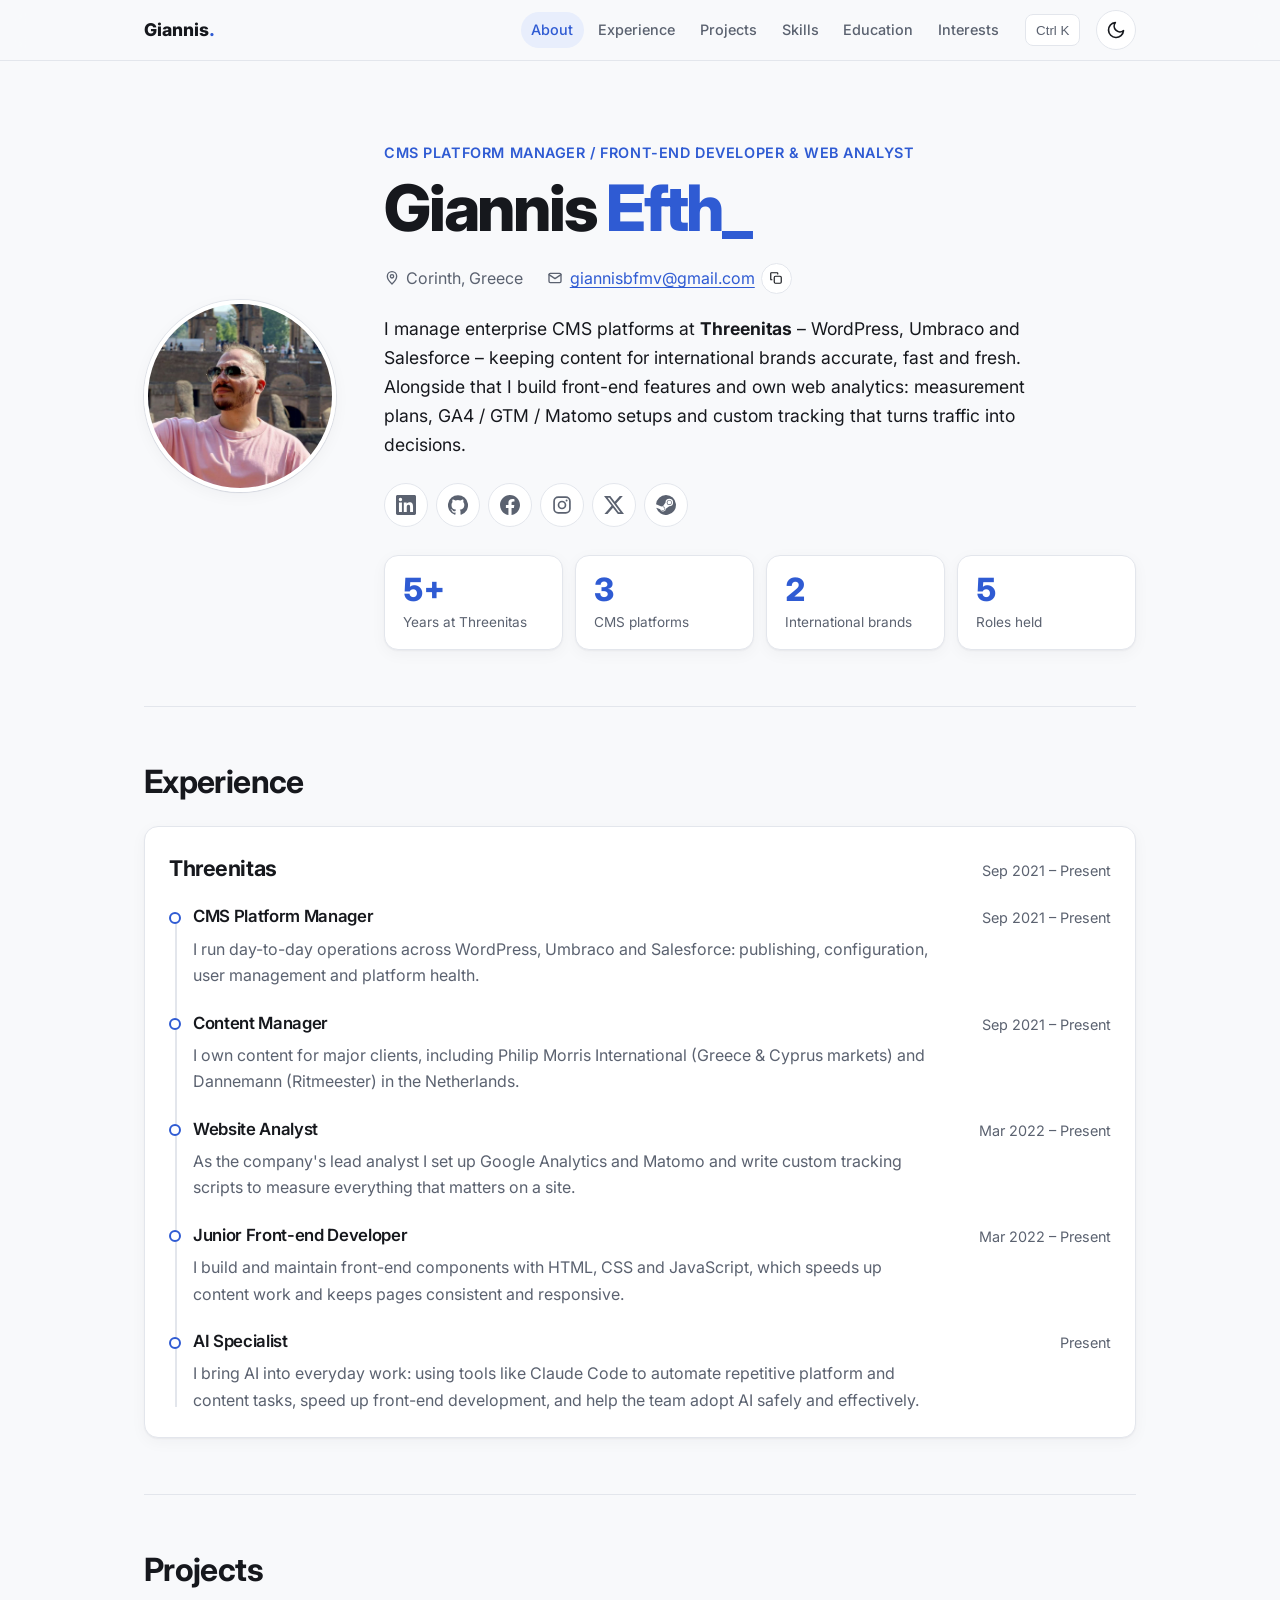
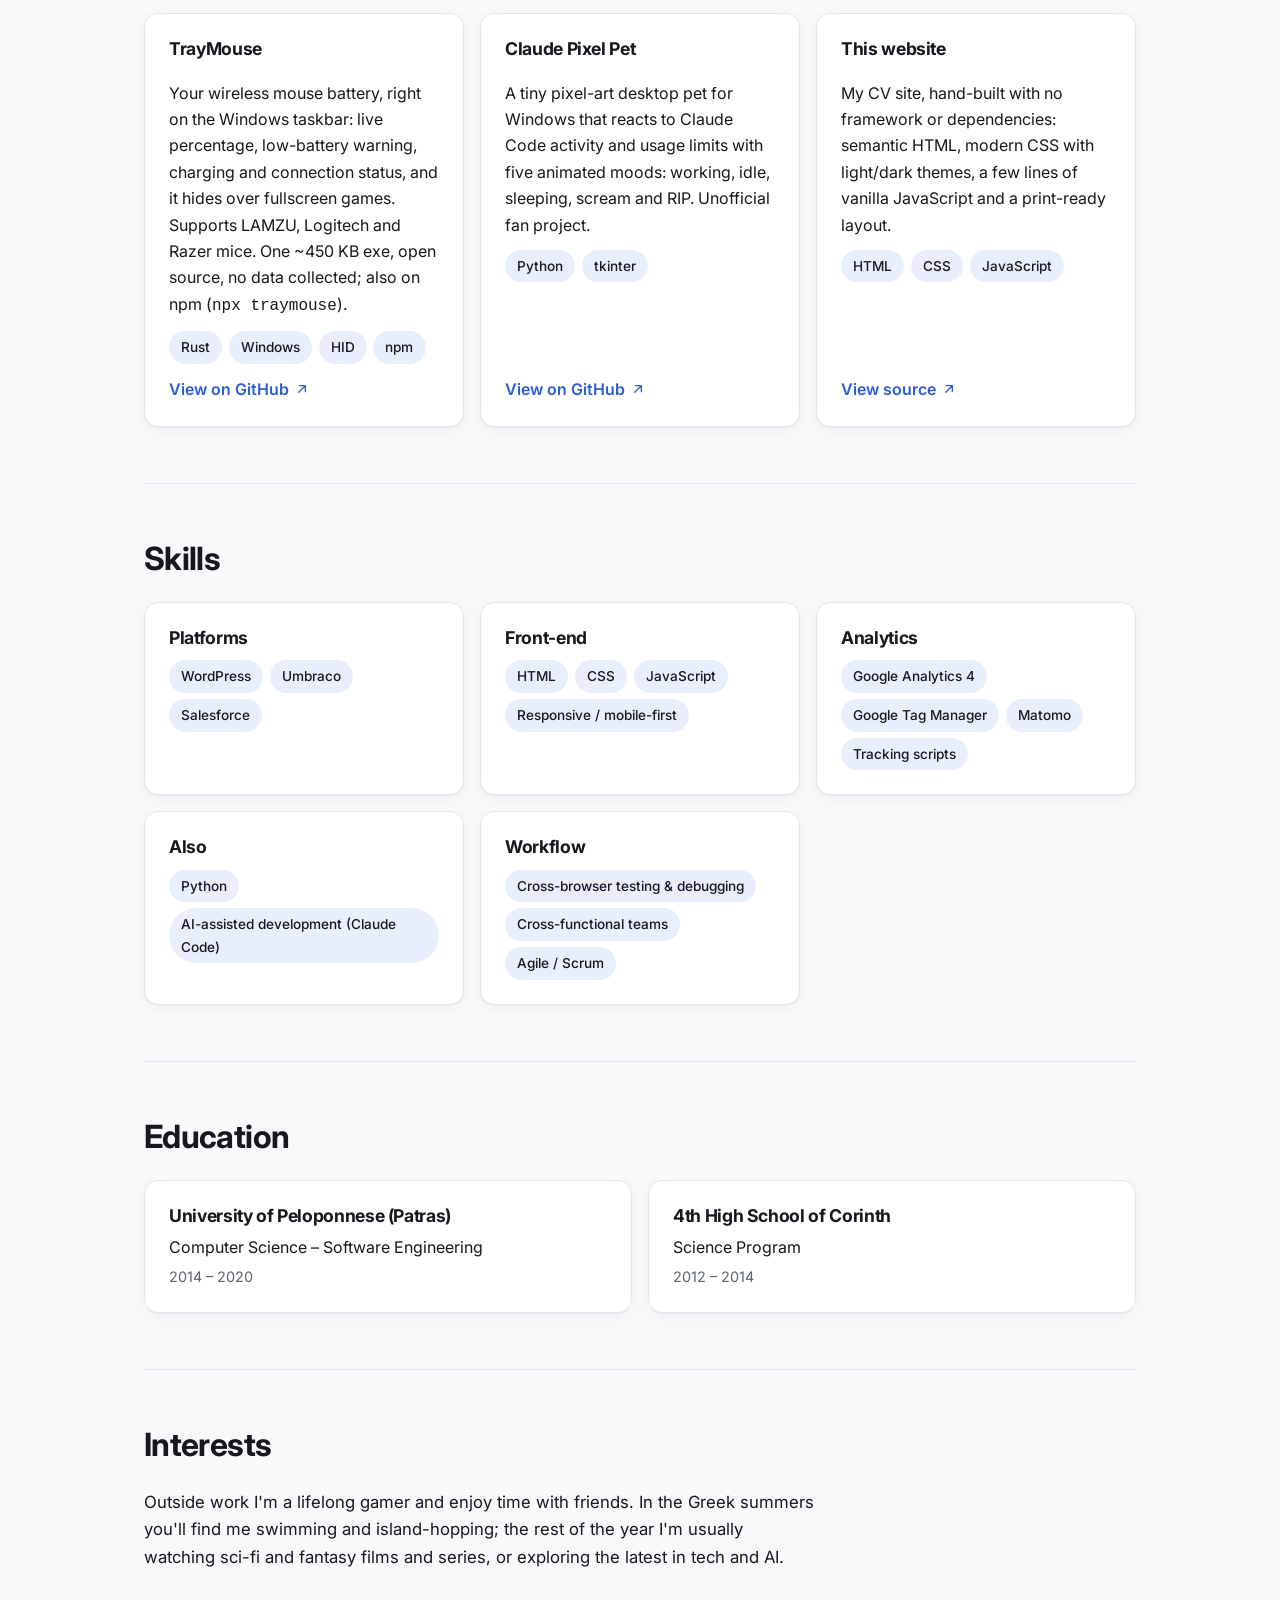
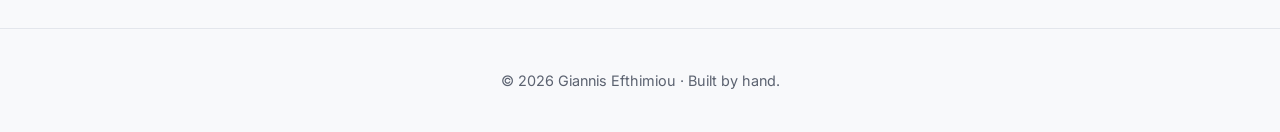
==== commit d3716005: "Add TrayMouse to projects Co-Authored-By: Claude Opus 5.5 <noreply@anthropic.com>" ====
--- a/index.html
+++ b/index.html
@@ -181,6 +181,12 @@
     <h2 id="projects-h">Projects</h2>
     <div class="grid">
       <article class="card project reveal">
+        <h3>TrayMouse</h3>
+        <p>Your wireless mouse battery, right on the Windows taskbar: live percentage, low-battery warning, charging and connection status, and it hides over fullscreen games. Supports LAMZU, Logitech and Razer mice. One ~450 KB exe, open source, no data collected; also on npm (<code>npx traymouse</code>).</p>
+        <ul class="chips"><li>Rust</li><li>Windows</li><li>HID</li><li>npm</li></ul>
+        <a class="link" href="https://github.com/giannisBFMV/traymouse" target="_blank" rel="noopener">View on GitHub <svg width="16" height="16" aria-hidden="true"><use href="#i-arrow"/></svg></a>
+      </article>
+      <article class="card project reveal">
         <h3>Claude Pixel Pet</h3>
         <p>A tiny pixel-art desktop pet for Windows that reacts to Claude Code activity and usage limits with five animated moods: working, idle, sleeping, scream and RIP. Unofficial fan project.</p>
         <ul class="chips"><li>Python</li><li>tkinter</li></ul>
